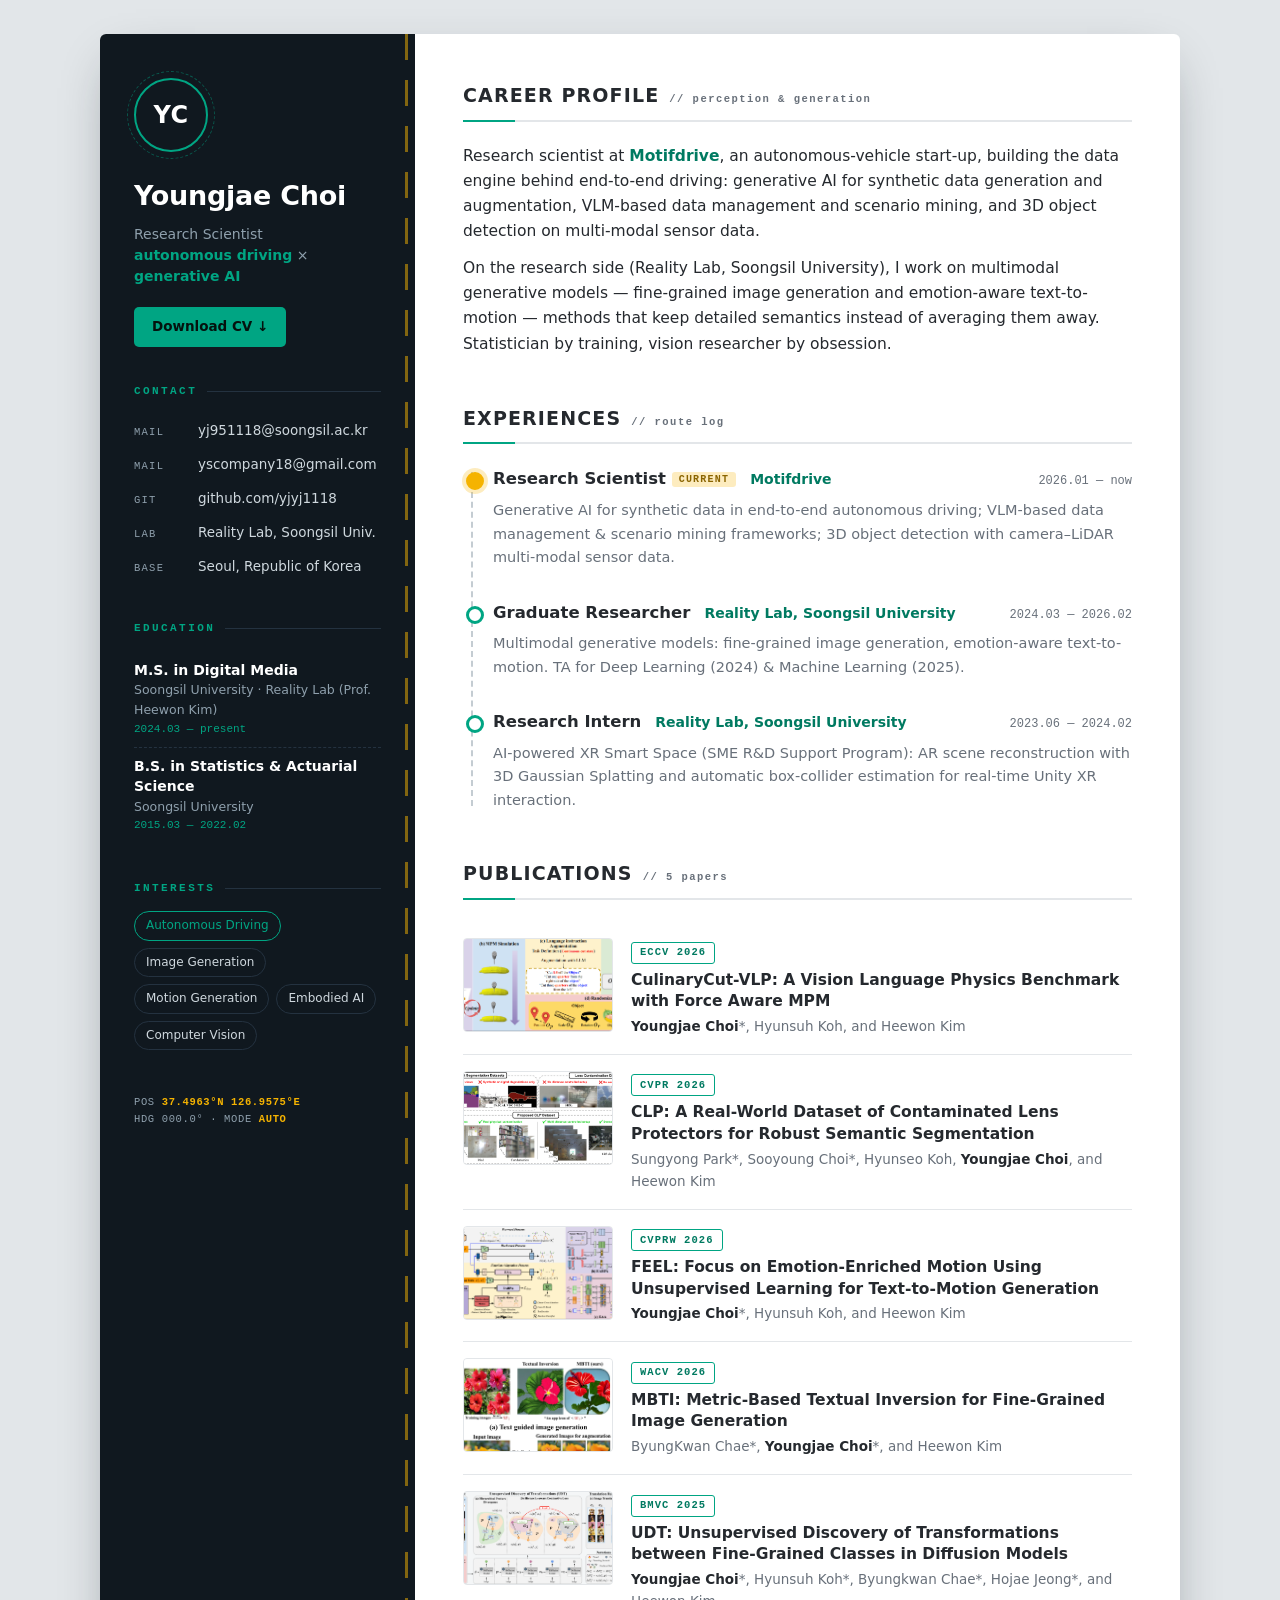
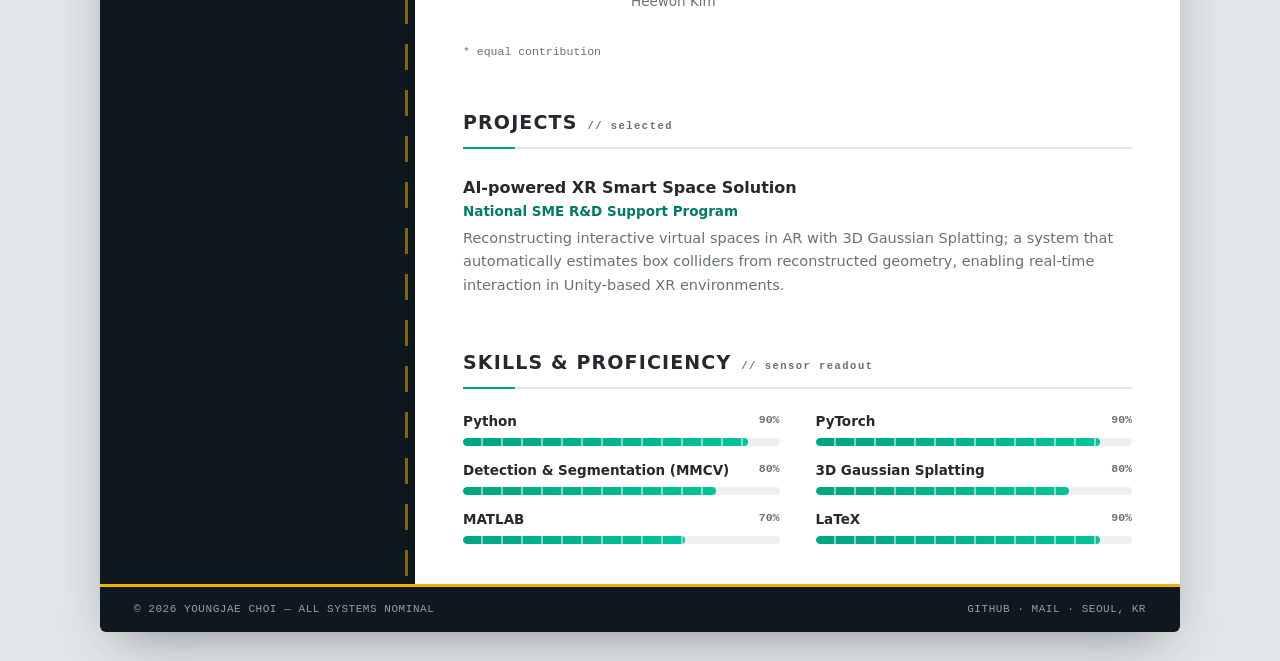
==== index.html @ 6bda33c3 "Correct Motifdrive title to Research Scientist Co-Authored-By: Claude Fable 5 <noreply@anthropic.com" ====
<!DOCTYPE html>
<html lang="en">
<head>
<meta charset="utf-8">
<title>Youngjae Choi</title>
<meta name="viewport" content="width=device-width, initial-scale=1">
<meta name="description" content="Youngjae Choi — Research Scientist. Autonomous driving × generative AI.">
<style>
:root{
  --page:#e2e6e9;          /* page ground */
  --sheet:#ffffff;         /* main column */
  --side:#10181f;          /* sidebar: asphalt at night */
  --side-soft:#8fa0ad;     /* sidebar muted text */
  --side-line:#243240;
  --lane:#f5b301;          /* lane-marking yellow */
  --accent:#00a583;        /* lidar green */
  --accent-dark:#007a61;
  --ink:#25292e; --muted:#68707a; --line:#e3e6e9;
}
*{margin:0;padding:0;box-sizing:border-box}
html{scroll-behavior:smooth}
body{
  background:var(--page);
  color:var(--ink);
  font-family:ui-sans-serif,system-ui,-apple-system,"Segoe UI",Roboto,"Helvetica Neue",Arial,"Apple SD Gothic Neo","Noto Sans KR",sans-serif;
  font-size:15.5px;line-height:1.62;
  padding:34px 16px;
}
a{color:var(--accent-dark);text-decoration:none}
a:hover{text-decoration:underline}
.mono{font-family:ui-monospace,"SF Mono",Menlo,Consolas,monospace}

.sheet{
  max-width:1080px;margin:0 auto;background:var(--sheet);
  display:grid;grid-template-columns:315px 1fr;
  box-shadow:0 18px 50px -18px rgba(16,24,31,.45);
  border-radius:6px;overflow:hidden;
}
@media(max-width:820px){.sheet{grid-template-columns:1fr}}

/* ============ SIDEBAR ============ */
.side{background:var(--side);color:#e8edf1;padding:44px 34px 34px;position:relative}
/* lane marking down the sidebar's right edge */
.side::after{
  content:"";position:absolute;top:0;right:7px;bottom:0;width:3px;
  background:repeating-linear-gradient(var(--lane) 0 26px, transparent 26px 46px);
  opacity:.5;
}
@media(max-width:820px){.side::after{display:none}}

.side .badge{
  width:74px;height:74px;border-radius:50%;
  border:2.5px solid var(--accent);display:flex;align-items:center;justify-content:center;
  font-weight:800;font-size:24px;letter-spacing:.02em;color:#fff;
  position:relative;
}
.side .badge::after{ /* radar ring */
  content:"";position:absolute;inset:-9px;border-radius:50%;
  border:1px dashed rgba(0,165,131,.45);
}
.side h1{font-size:27px;font-weight:800;letter-spacing:-.01em;margin-top:22px;color:#fff}
.side .tagline{color:var(--side-soft);font-size:14px;margin-top:6px;line-height:1.5}
.side .tagline b{color:var(--accent);font-weight:600}

.side .dl{
  display:inline-block;margin-top:20px;padding:9px 18px;border-radius:5px;
  background:var(--accent);color:#04120e;font-weight:700;font-size:13.5px;
}
.side .dl:hover{background:var(--lane);text-decoration:none}

.side h2{
  font-family:ui-monospace,"SF Mono",Menlo,monospace;
  font-size:11px;font-weight:700;letter-spacing:.22em;text-transform:uppercase;
  color:var(--accent);margin:36px 0 14px;display:flex;align-items:center;gap:10px;
}
.side h2::after{content:"";flex:1;border-top:1px solid var(--side-line)}

.side ul{list-style:none}
.side .contact li{
  display:flex;gap:12px;padding:6px 0;font-size:13.5px;color:#cfd8de;
  align-items:baseline;word-break:break-all;
}
.side .contact .k{
  font-family:ui-monospace,"SF Mono",Menlo,monospace;font-size:10.5px;letter-spacing:.12em;
  text-transform:uppercase;color:var(--side-soft);min-width:52px;
}
.side .contact a{color:#cfd8de}
.side .contact a:hover{color:var(--accent);text-decoration:none}

.side .edu li{padding:9px 0;border-bottom:1px dashed var(--side-line)}
.side .edu li:last-child{border-bottom:none}
.side .edu .deg{font-weight:650;font-size:14px;color:#fff;line-height:1.4}
.side .edu .sch{font-size:12.5px;color:var(--side-soft)}
.side .edu .yr{font-family:ui-monospace,"SF Mono",Menlo,monospace;font-size:11px;color:var(--accent)}

.side .chips{display:flex;flex-wrap:wrap;gap:7px}
.side .chips li{
  font-size:12px;padding:4px 11px;border:1px solid var(--side-line);border-radius:999px;
  color:#cfd8de;
}
.side .chips li.hot{border-color:var(--accent);color:var(--accent)}

.side .coord{
  margin-top:44px;font-family:ui-monospace,"SF Mono",Menlo,monospace;
  font-size:10.5px;color:var(--side-soft);letter-spacing:.06em;
}
.side .coord b{color:var(--lane);font-weight:600}

/* ============ MAIN ============ */
.main{padding:46px 48px 40px}
@media(max-width:600px){.main{padding:36px 24px}}

.main section+section{margin-top:46px}
.main h2{
  font-size:19px;font-weight:800;text-transform:uppercase;letter-spacing:.06em;
  padding-bottom:9px;margin-bottom:22px;border-bottom:2px solid var(--line);
  position:relative;display:flex;align-items:baseline;gap:10px;
}
.main h2::after{
  content:"";position:absolute;left:0;bottom:-2px;width:52px;border-bottom:2px solid var(--accent);
}
.main h2 .tag{
  font-family:ui-monospace,"SF Mono",Menlo,monospace;font-size:10.5px;font-weight:600;
  letter-spacing:.14em;color:var(--muted);text-transform:none;
}

.profile p+p{margin-top:12px}
.profile b{color:var(--accent-dark);font-weight:650}

/* waypoint timeline */
.route{position:relative;padding-left:30px}
.route::before{
  content:"";position:absolute;left:8px;top:6px;bottom:6px;width:0;
  border-left:2px dashed #c4ccd2;
}
.stop{position:relative;padding-bottom:30px}
.stop:last-child{padding-bottom:0}
.stop::before{
  content:"";position:absolute;left:-27px;top:6px;width:12px;height:12px;border-radius:50%;
  background:#fff;border:3px solid var(--accent);
}
.stop.now::before{background:var(--lane);border-color:var(--lane);box-shadow:0 0 0 4px rgba(245,179,1,.25)}
.stop .head{display:flex;flex-wrap:wrap;align-items:baseline;gap:6px 14px}
.stop h3{font-size:16.5px;font-weight:700}
.stop .org{color:var(--accent-dark);font-size:14px;font-weight:600}
.stop .when{
  margin-left:auto;font-family:ui-monospace,"SF Mono",Menlo,monospace;
  font-size:12px;color:var(--muted);
}
.stop p{margin-top:6px;font-size:14.5px;color:var(--muted)}
.stop .now-flag{
  font-family:ui-monospace,"SF Mono",Menlo,monospace;font-size:10px;font-weight:700;
  letter-spacing:.12em;color:#8a6400;background:rgba(245,179,1,.25);
  border-radius:3px;padding:2px 7px;vertical-align:2px;
}

/* publications */
.pub{
  display:grid;grid-template-columns:150px 1fr;gap:18px;align-items:start;
  padding:16px 0;border-bottom:1px solid var(--line);
}
.pub:last-of-type{border-bottom:none}
.pub .thumb{display:block;border:1px solid var(--line);border-radius:4px;overflow:hidden;line-height:0;background:#f4f6f7}
.pub .thumb img{width:100%;height:92px;object-fit:cover;object-position:center top;transition:transform .2s ease}
.pub .thumb:hover img{transform:scale(1.04)}
.pub .venue{
  display:inline-block;font-family:ui-monospace,"SF Mono",Menlo,monospace;
  font-size:10.5px;font-weight:700;letter-spacing:.1em;
  color:var(--accent-dark);border:1.5px solid var(--accent);border-radius:3px;
  padding:1.5px 8px;margin-bottom:6px;
}
.pub h3{font-size:15.5px;font-weight:700;line-height:1.4}
.pub h3 a{color:var(--ink)}
.pub h3 a:hover{color:var(--accent-dark);text-decoration:none}
.pub .authors{font-size:13.5px;color:var(--muted);margin-top:3px}
.pub .authors b{color:var(--ink);font-weight:650}
.pub-note{font-family:ui-monospace,"SF Mono",Menlo,monospace;font-size:11.5px;color:var(--muted);margin-top:14px}
@media(max-width:640px){.pub{grid-template-columns:1fr}.pub .thumb img{height:140px}}

/* projects */
.proj{padding:4px 0}
.proj h3{font-size:16px;font-weight:700}
.proj .sub{color:var(--accent-dark);font-size:13.5px;font-weight:600}
.proj p{font-size:14.5px;color:var(--muted);margin-top:4px}

/* skills — sensor gauges */
.skills{display:grid;grid-template-columns:1fr 1fr;gap:14px 36px}
@media(max-width:640px){.skills{grid-template-columns:1fr}}
.skill .lbl{display:flex;justify-content:space-between;font-size:13.5px;font-weight:600}
.skill .lbl .pct{font-family:ui-monospace,"SF Mono",Menlo,monospace;font-size:11.5px;color:var(--muted)}
.skill .bar{
  margin-top:5px;height:8px;border-radius:4px;background:#edf0f2;overflow:hidden;position:relative;
}
.skill .bar i{
  display:block;height:100%;background:linear-gradient(90deg,var(--accent),#03c39a);
  border-radius:4px;position:relative;
}
.skill .bar i::after{ /* gauge ticks */
  content:"";position:absolute;inset:0;
  background:repeating-linear-gradient(90deg, transparent 0 18px, rgba(255,255,255,.5) 18px 20px);
}

/* footer strip */
.foot{
  grid-column:1 / -1;background:var(--side);color:var(--side-soft);
  padding:14px 34px;display:flex;flex-wrap:wrap;gap:10px;justify-content:space-between;
  font-family:ui-monospace,"SF Mono",Menlo,monospace;font-size:11px;letter-spacing:.05em;
  border-top:3px solid var(--lane);
}
.foot a{color:var(--side-soft)}
.foot a:hover{color:var(--accent);text-decoration:none}
</style>
</head>
<body>

<div class="sheet">

  <!-- ============ SIDEBAR ============ -->
  <aside class="side">
    <div class="badge">YC</div>
    <h1>Youngjae Choi</h1>
    <p class="tagline">Research Scientist<br><b>autonomous driving</b> × <b>generative AI</b></p>
    <a class="dl" href="images/CV_yjchoi.pdf">Download CV ↓</a>

    <h2>Contact</h2>
    <ul class="contact">
      <li><span class="k">mail</span><a href="mailto:yj951118@soongsil.ac.kr">yj951118@soongsil.ac.kr</a></li>
      <li><span class="k">mail</span><a href="mailto:yscompany18@gmail.com">yscompany18@gmail.com</a></li>
      <li><span class="k">git</span><a href="https://github.com/yjyj1118" target="_blank" rel="noopener">github.com/yjyj1118</a></li>
      <li><span class="k">lab</span><a href="https://ssurealitylab.github.io/Realitylab-site/" target="_blank" rel="noopener">Reality Lab, Soongsil Univ.</a></li>
      <li><span class="k">base</span><span>Seoul, Republic of Korea</span></li>
    </ul>

    <h2>Education</h2>
    <ul class="edu">
      <li>
        <div class="deg">M.S. in Digital Media</div>
        <div class="sch">Soongsil University · Reality Lab (Prof. Heewon Kim)</div>
        <div class="yr">2024.03 — present</div>
      </li>
      <li>
        <div class="deg">B.S. in Statistics &amp; Actuarial Science</div>
        <div class="sch">Soongsil University</div>
        <div class="yr">2015.03 — 2022.02</div>
      </li>
    </ul>

    <h2>Interests</h2>
    <ul class="chips">
      <li class="hot">Autonomous Driving</li>
      <li>Image Generation</li>
      <li>Motion Generation</li>
      <li>Embodied AI</li>
      <li>Computer Vision</li>
    </ul>

    <p class="coord">POS <b>37.4963°N 126.9575°E</b><br>HDG 000.0° · MODE <b>AUTO</b></p>
  </aside>

  <!-- ============ MAIN ============ -->
  <main class="main">

    <section class="profile">
      <h2>Career Profile <span class="tag">// perception &amp; generation</span></h2>
      <p>
        Research scientist at <b>Motifdrive</b>, an autonomous-vehicle start-up, building the data engine
        behind end-to-end driving: generative AI for synthetic data generation and augmentation,
        VLM-based data management and scenario mining, and 3D object detection on multi-modal
        sensor data.
      </p>
      <p>
        On the research side (Reality Lab, Soongsil University), I work on multimodal generative
        models — fine-grained image generation and emotion-aware text-to-motion — methods that
        keep detailed semantics instead of averaging them away. Statistician by training,
        vision researcher by obsession.
      </p>
    </section>

    <section>
      <h2>Experiences <span class="tag">// route log</span></h2>
      <div class="route">
        <div class="stop now">
          <div class="head">
            <h3>Research Scientist <span class="now-flag">CURRENT</span></h3>
            <span class="org">Motifdrive</span>
            <span class="when">2026.01 — now</span>
          </div>
          <p>Generative AI for synthetic data in end-to-end autonomous driving; VLM-based data management &amp; scenario mining frameworks; 3D object detection with camera–LiDAR multi-modal sensor data.</p>
        </div>
        <div class="stop">
          <div class="head">
            <h3>Graduate Researcher</h3>
            <span class="org">Reality Lab, Soongsil University</span>
            <span class="when">2024.03 — 2026.02</span>
          </div>
          <p>Multimodal generative models: fine-grained image generation, emotion-aware text-to-motion. TA for Deep Learning (2024) &amp; Machine Learning (2025).</p>
        </div>
        <div class="stop">
          <div class="head">
            <h3>Research Intern</h3>
            <span class="org">Reality Lab, Soongsil University</span>
            <span class="when">2023.06 — 2024.02</span>
          </div>
          <p>AI-powered XR Smart Space (SME R&amp;D Support Program): AR scene reconstruction with 3D Gaussian Splatting and automatic box-collider estimation for real-time Unity XR interaction.</p>
        </div>
      </div>
    </section>

    <section>
      <h2>Publications <span class="tag">// 5 papers</span></h2>

      <article class="pub">
        <a class="thumb" href="images/ECCV2026_CC.png" target="_blank"><img src="images/ECCV2026_CC.png" alt="CulinaryCut-VLP"></a>
        <div>
          <span class="venue">ECCV 2026</span>
          <h3>CulinaryCut-VLP: A Vision Language Physics Benchmark with Force Aware MPM</h3>
          <p class="authors"><b>Youngjae Choi</b>*, Hyunsuh Koh, and Heewon Kim</p>
        </div>
      </article>

      <article class="pub">
        <a class="thumb" href="images/CVPR2026_CLP.pdf" target="_blank"><img src="images/CVPR2026_CLP.png" alt="CLP dataset"></a>
        <div>
          <span class="venue">CVPR 2026</span>
          <h3><a href="https://clp-dataset.github.io" target="_blank" rel="noopener">CLP: A Real-World Dataset of Contaminated Lens Protectors for Robust Semantic Segmentation</a></h3>
          <p class="authors">Sungyong Park*, Sooyoung Choi*, Hyunseo Koh, <b>Youngjae Choi</b>, and Heewon Kim</p>
        </div>
      </article>

      <article class="pub">
        <a class="thumb" href="images/CVPRW2026_feel.png" target="_blank"><img src="images/CVPRW2026_feel.png" alt="FEEL"></a>
        <div>
          <span class="venue">CVPRW 2026</span>
          <h3>FEEL: Focus on Emotion-Enriched Motion Using Unsupervised Learning for Text-to-Motion Generation</h3>
          <p class="authors"><b>Youngjae Choi</b>*, Hyunsuh Koh, and Heewon Kim</p>
        </div>
      </article>

      <article class="pub">
        <a class="thumb" href="images/WACV2026_mbti.pdf" target="_blank"><img src="images/WACV2026_mbti.png" alt="MBTI"></a>
        <div>
          <span class="venue">WACV 2026</span>
          <h3>MBTI: Metric-Based Textual Inversion for Fine-Grained Image Generation</h3>
          <p class="authors">ByungKwan Chae*, <b>Youngjae Choi</b>*, and Heewon Kim</p>
        </div>
      </article>

      <article class="pub">
        <a class="thumb" href="images/BMVC2025_udt.png" target="_blank"><img src="images/BMVC2025_udt.png" alt="UDT"></a>
        <div>
          <span class="venue">BMVC 2025</span>
          <h3><a href="https://ssu-reality-lab.github.io/UDT/" target="_blank" rel="noopener">UDT: Unsupervised Discovery of Transformations between Fine-Grained Classes in Diffusion Models</a></h3>
          <p class="authors"><b>Youngjae Choi</b>*, Hyunsuh Koh*, Byungkwan Chae*, Hojae Jeong*, and Heewon Kim</p>
        </div>
      </article>

      <p class="pub-note">* equal contribution</p>
    </section>

    <section>
      <h2>Projects <span class="tag">// selected</span></h2>
      <div class="proj">
        <h3>AI-powered XR Smart Space Solution</h3>
        <div class="sub">National SME R&amp;D Support Program</div>
        <p>Reconstructing interactive virtual spaces in AR with 3D Gaussian Splatting; a system that automatically estimates box colliders from reconstructed geometry, enabling real-time interaction in Unity-based XR environments.</p>
      </div>
    </section>

    <section>
      <h2>Skills &amp; Proficiency <span class="tag">// sensor readout</span></h2>
      <div class="skills">
        <div class="skill"><div class="lbl"><span>Python</span><span class="pct">90%</span></div><div class="bar"><i style="width:90%"></i></div></div>
        <div class="skill"><div class="lbl"><span>PyTorch</span><span class="pct">90%</span></div><div class="bar"><i style="width:90%"></i></div></div>
        <div class="skill"><div class="lbl"><span>Detection &amp; Segmentation (MMCV)</span><span class="pct">80%</span></div><div class="bar"><i style="width:80%"></i></div></div>
        <div class="skill"><div class="lbl"><span>3D Gaussian Splatting</span><span class="pct">80%</span></div><div class="bar"><i style="width:80%"></i></div></div>
        <div class="skill"><div class="lbl"><span>MATLAB</span><span class="pct">70%</span></div><div class="bar"><i style="width:70%"></i></div></div>
        <div class="skill"><div class="lbl"><span>LaTeX</span><span class="pct">90%</span></div><div class="bar"><i style="width:90%"></i></div></div>
      </div>
    </section>

  </main>

  <!-- ============ FOOTER ============ -->
  <div class="foot">
    <span>© 2026 YOUNGJAE CHOI — ALL SYSTEMS NOMINAL</span>
    <span><a href="https://github.com/yjyj1118" target="_blank" rel="noopener">GITHUB</a> · <a href="mailto:yj951118@soongsil.ac.kr">MAIL</a> · SEOUL, KR</span>
  </div>

</div>

</body>
</html>
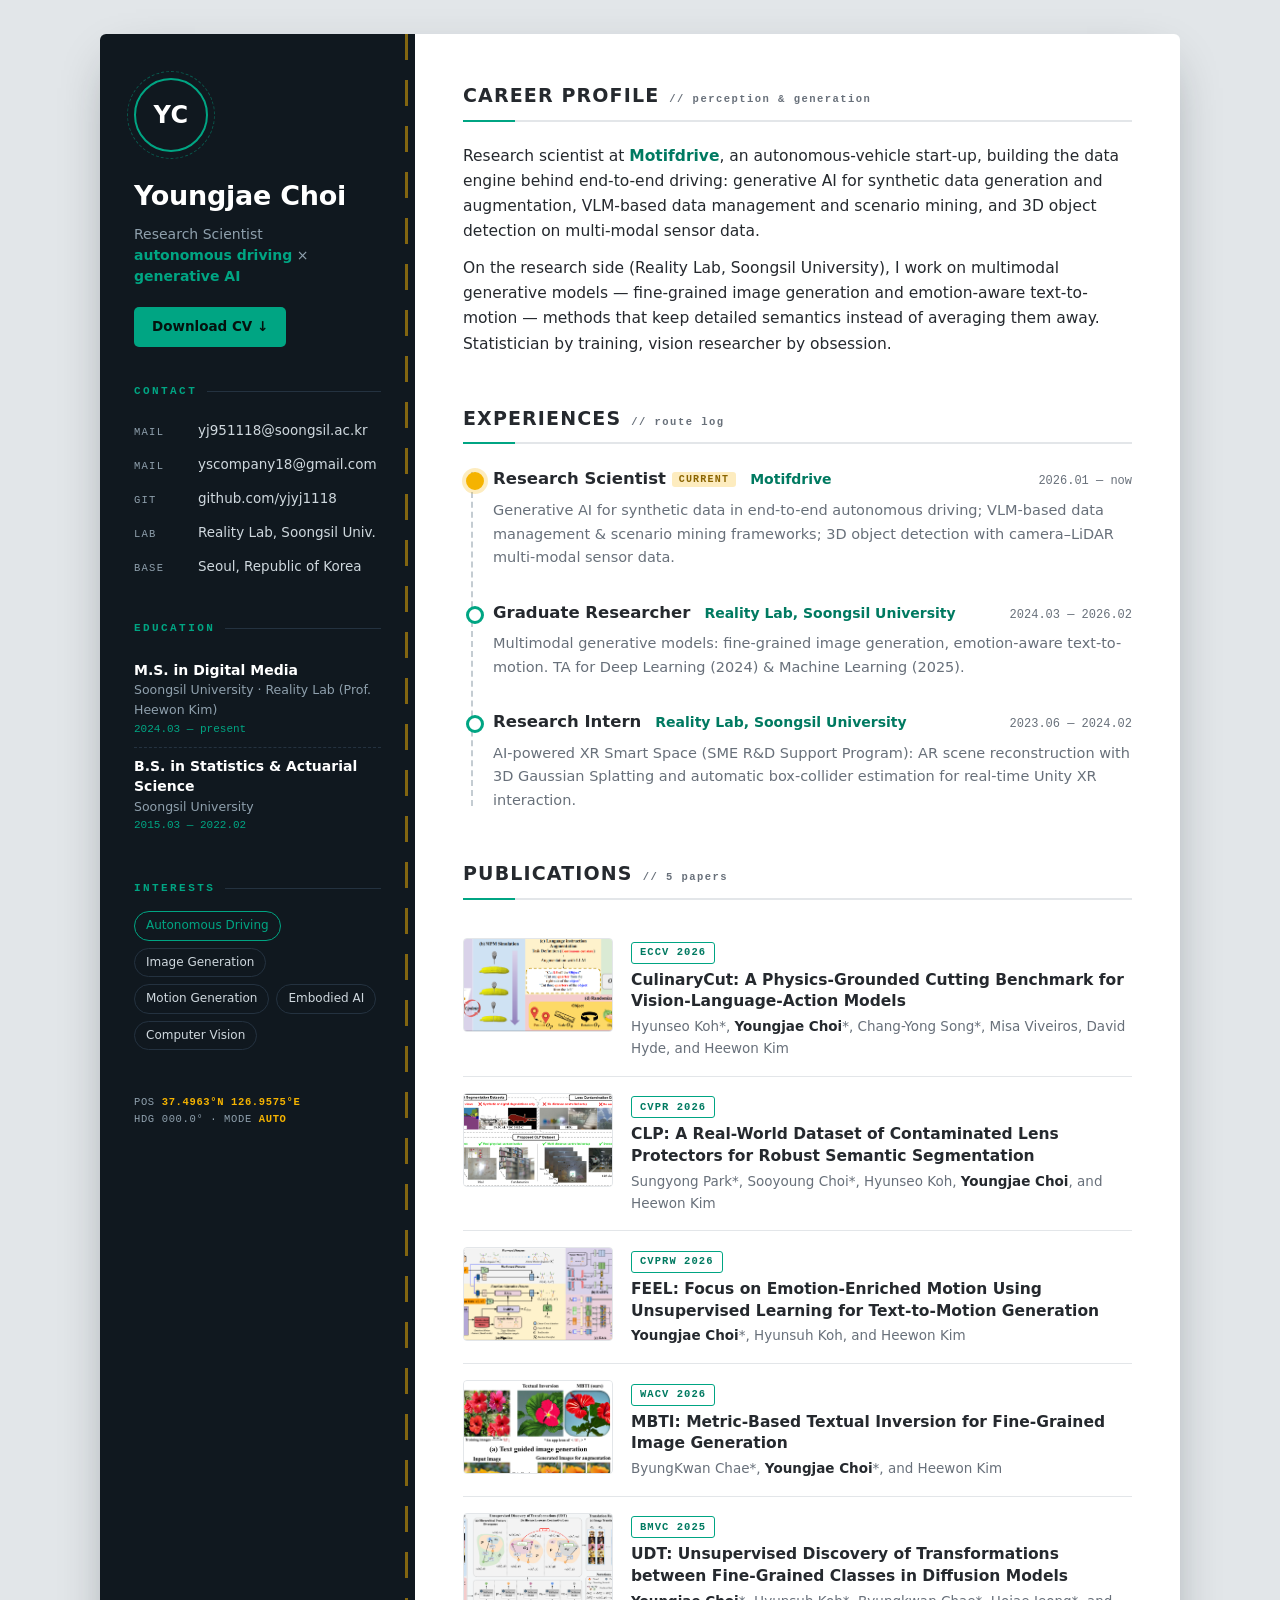
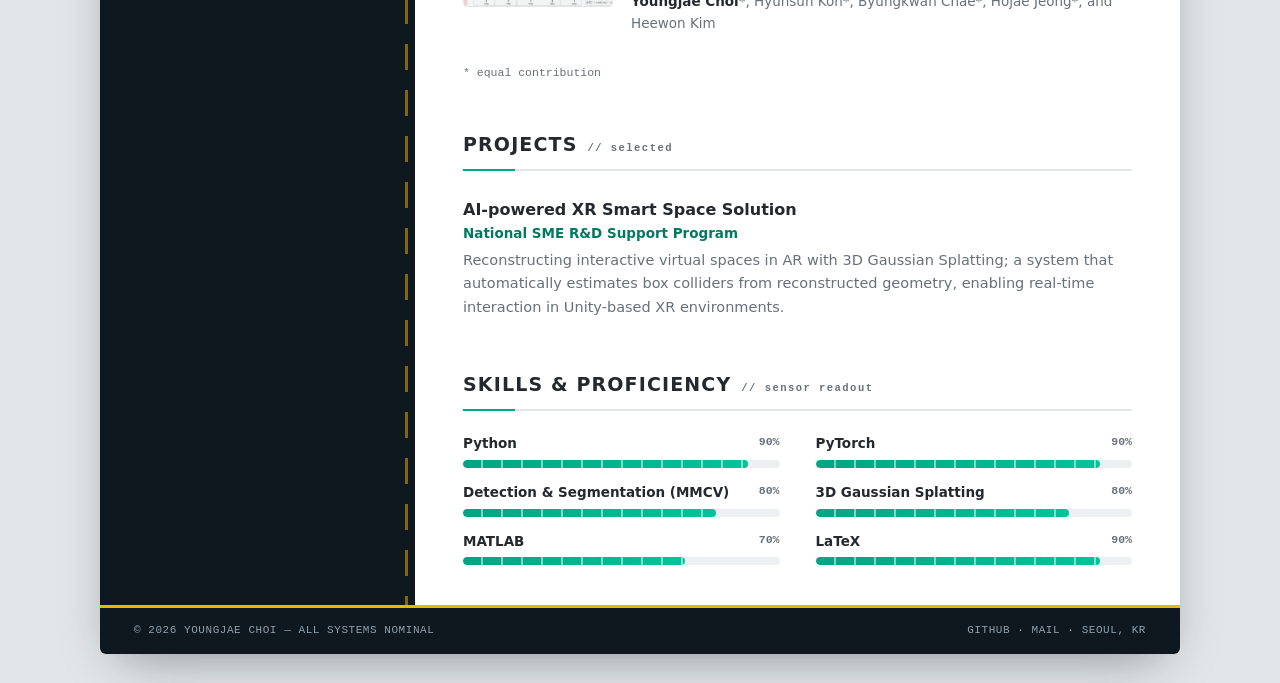
==== commit 4ab943cd: "Update CV PDF and ECCV 2026 entry to CulinaryCut benchmark paper Co-Authored-By: Claude Fable 5 <nor" ====
--- a/index.html
+++ b/index.html
@@ -313,8 +313,8 @@
         <a class="thumb" href="images/ECCV2026_CC.png" target="_blank"><img src="images/ECCV2026_CC.png" alt="CulinaryCut-VLP"></a>
         <div>
           <span class="venue">ECCV 2026</span>
-          <h3>CulinaryCut-VLP: A Vision Language Physics Benchmark with Force Aware MPM</h3>
-          <p class="authors"><b>Youngjae Choi</b>*, Hyunsuh Koh, and Heewon Kim</p>
+          <h3>CulinaryCut: A Physics-Grounded Cutting Benchmark for Vision-Language-Action Models</h3>
+          <p class="authors">Hyunseo Koh*, <b>Youngjae Choi</b>*, Chang-Yong Song*, Misa Viveiros, David Hyde, and Heewon Kim</p>
         </div>
       </article>
 
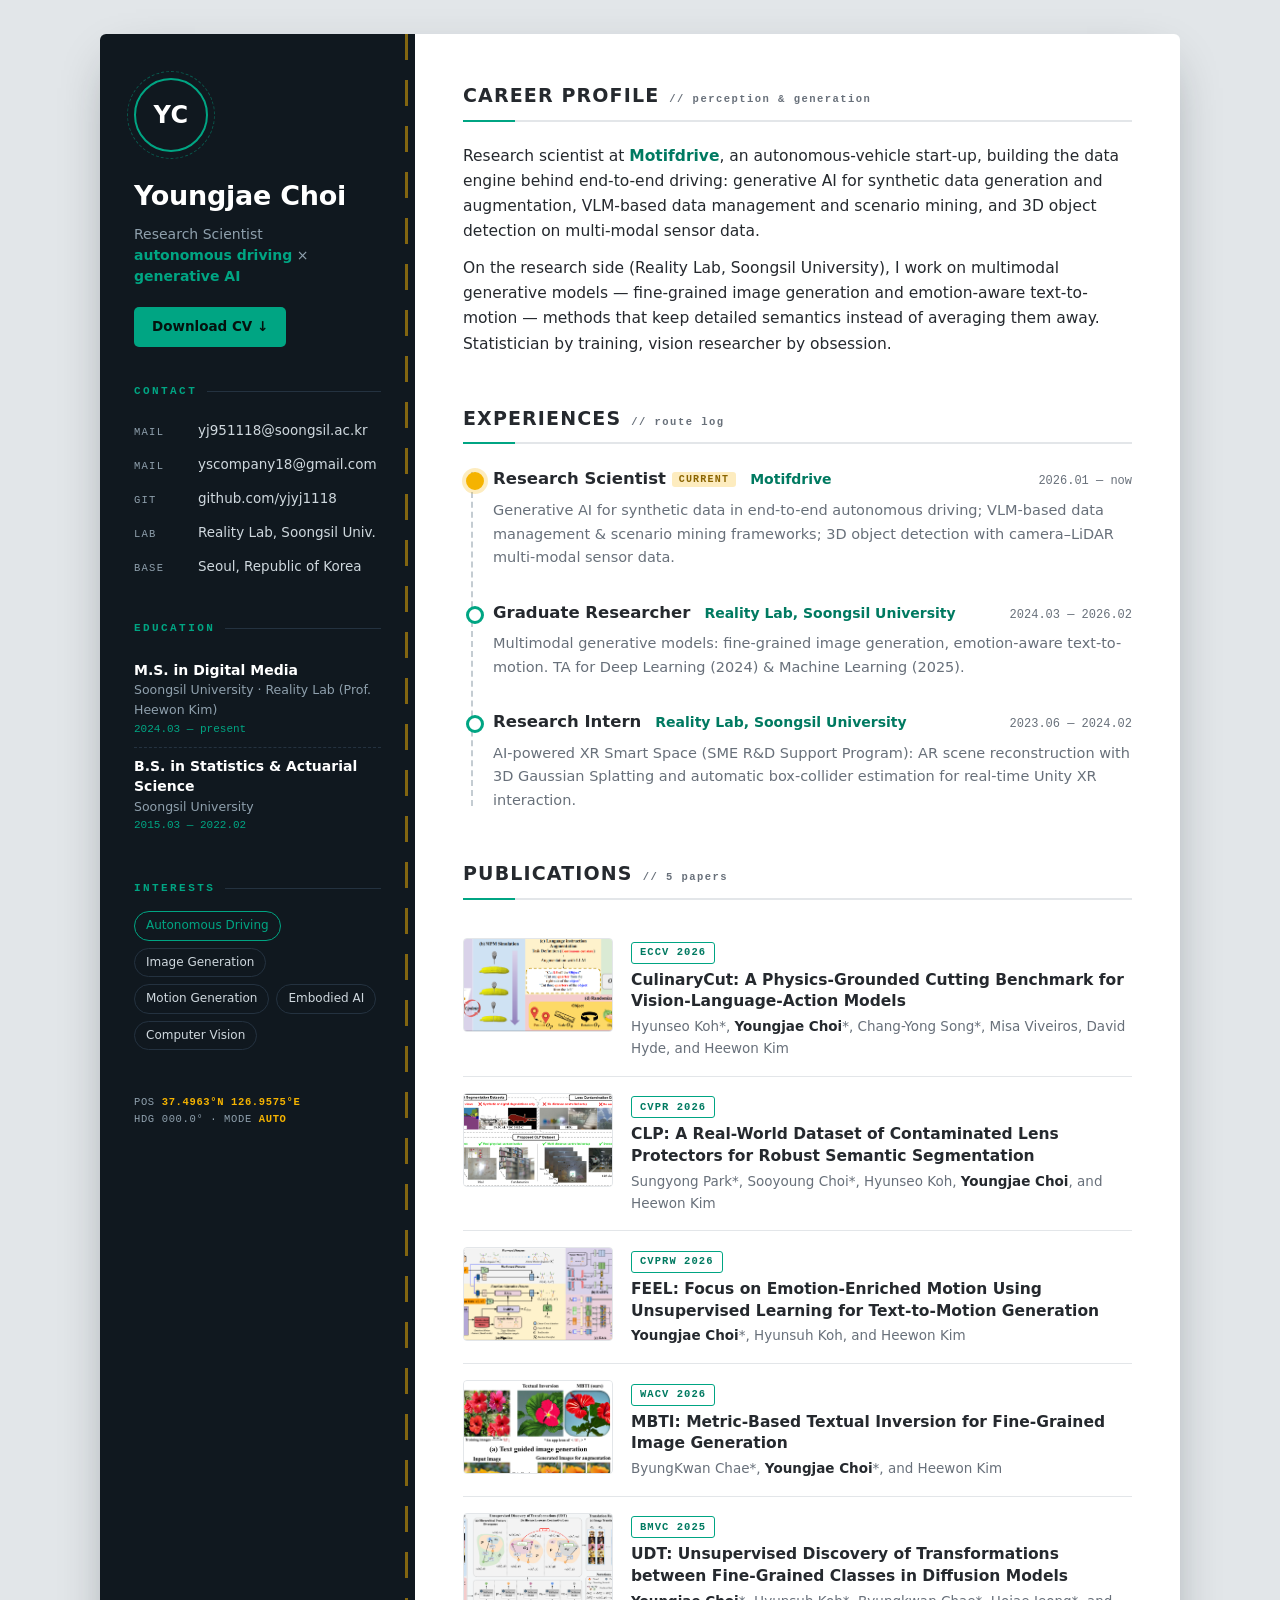
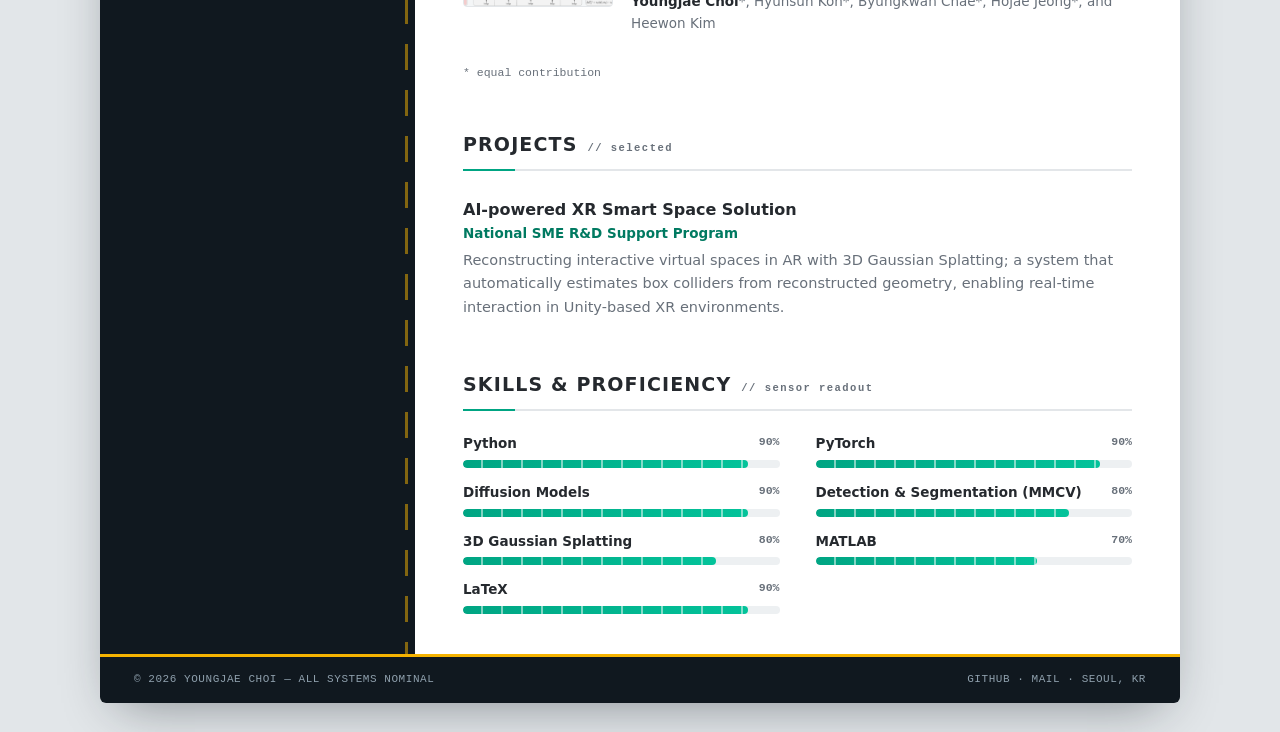
==== commit 5abb3fad: "Add Diffusion Models 90% to skills Co-Authored-By: Claude Fable 5 <noreply@anthropic.com>" ====
--- a/index.html
+++ b/index.html
@@ -371,6 +371,7 @@
       <div class="skills">
         <div class="skill"><div class="lbl"><span>Python</span><span class="pct">90%</span></div><div class="bar"><i style="width:90%"></i></div></div>
         <div class="skill"><div class="lbl"><span>PyTorch</span><span class="pct">90%</span></div><div class="bar"><i style="width:90%"></i></div></div>
+        <div class="skill"><div class="lbl"><span>Diffusion Models</span><span class="pct">90%</span></div><div class="bar"><i style="width:90%"></i></div></div>
         <div class="skill"><div class="lbl"><span>Detection &amp; Segmentation (MMCV)</span><span class="pct">80%</span></div><div class="bar"><i style="width:80%"></i></div></div>
         <div class="skill"><div class="lbl"><span>3D Gaussian Splatting</span><span class="pct">80%</span></div><div class="bar"><i style="width:80%"></i></div></div>
         <div class="skill"><div class="lbl"><span>MATLAB</span><span class="pct">70%</span></div><div class="bar"><i style="width:70%"></i></div></div>
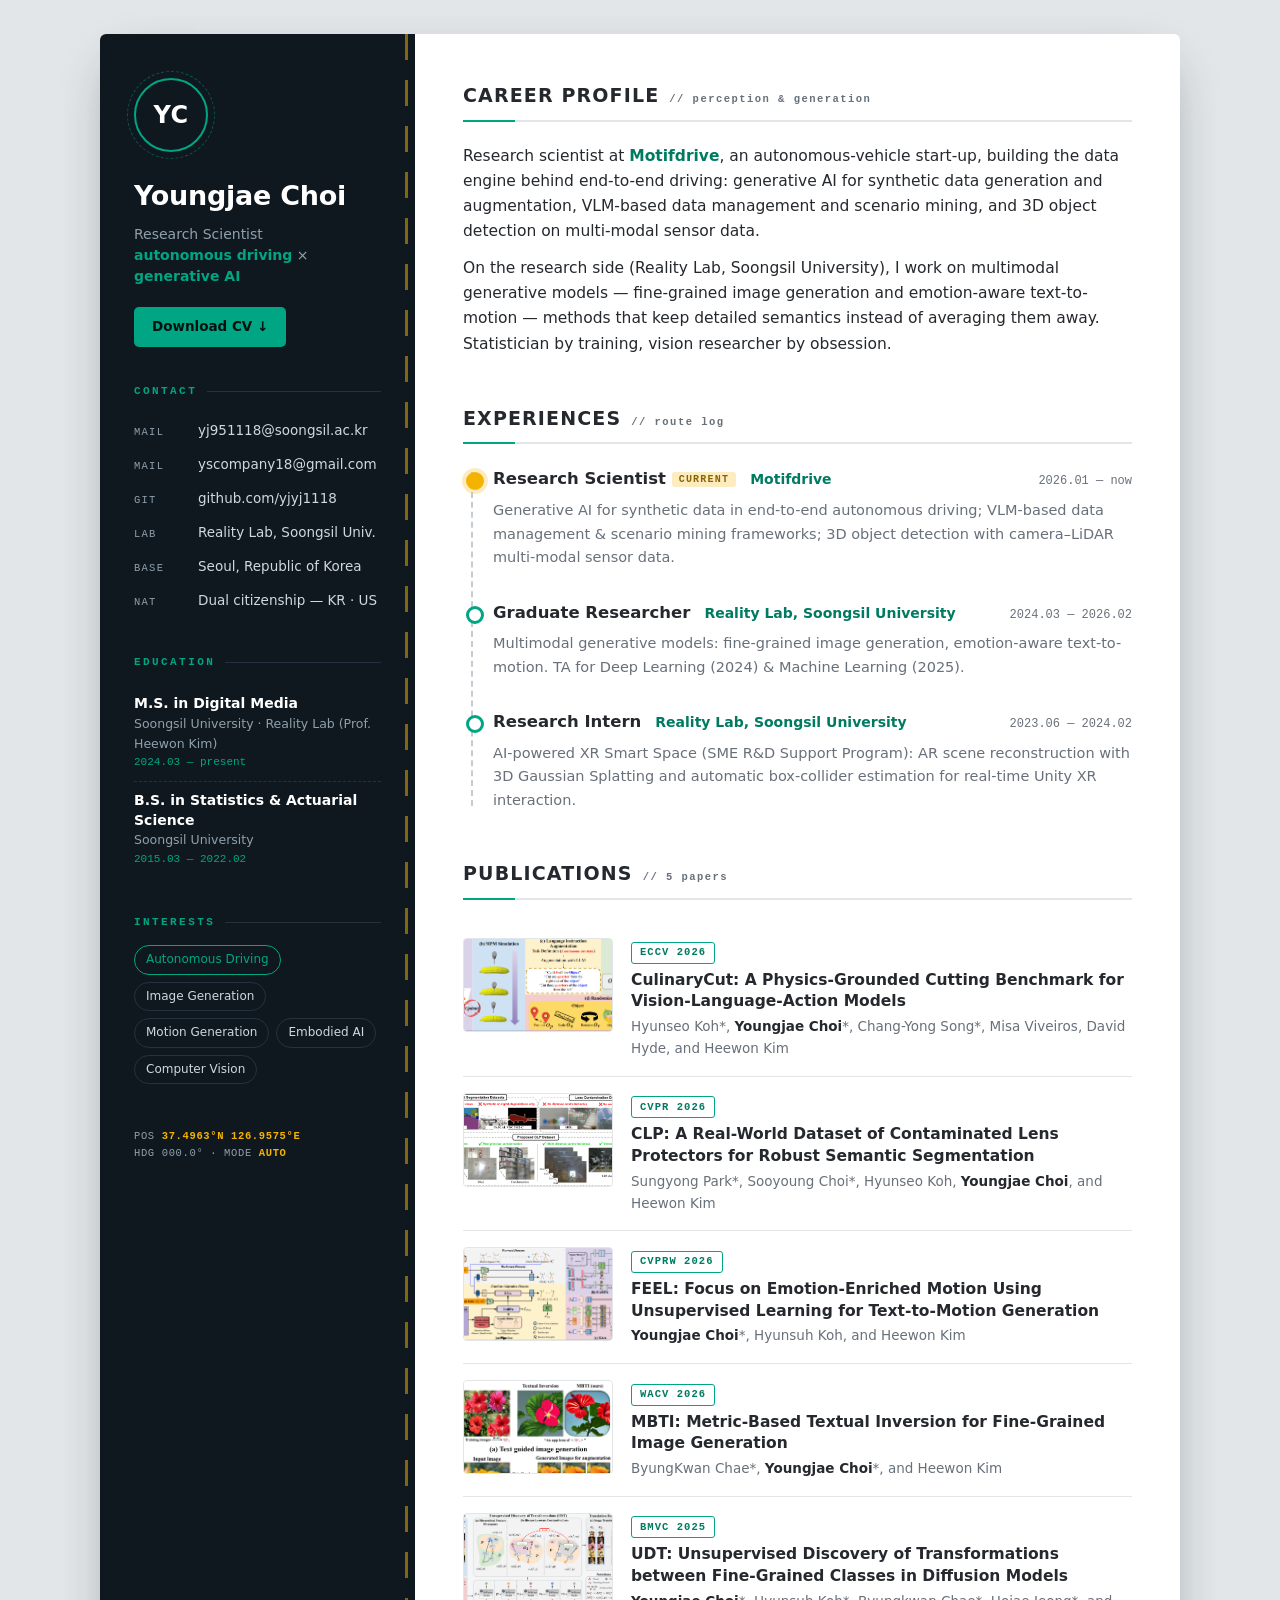
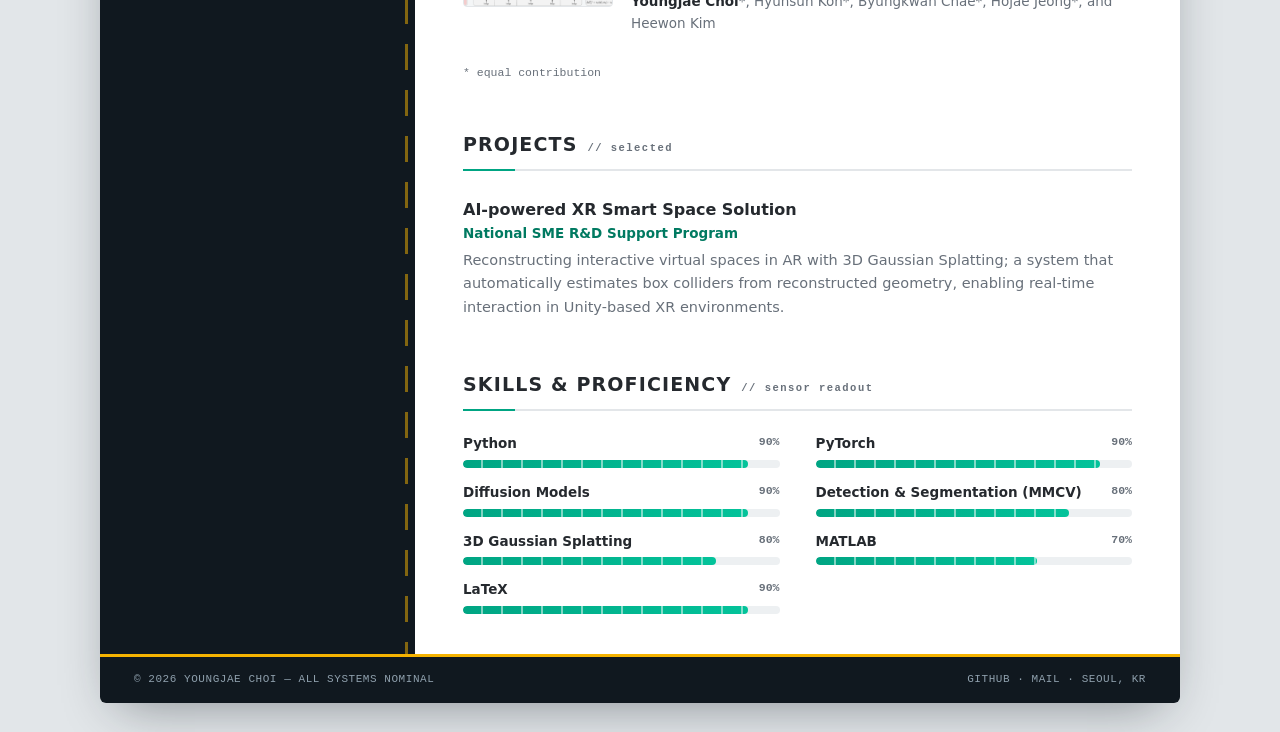
==== commit 5cc60601: "Update CV PDF; add dual citizenship to sidebar contact Co-Authored-By: Claude Fable 5 <noreply@anthr" ====
--- a/index.html
+++ b/index.html
@@ -229,6 +229,7 @@
       <li><span class="k">git</span><a href="https://github.com/yjyj1118" target="_blank" rel="noopener">github.com/yjyj1118</a></li>
       <li><span class="k">lab</span><a href="https://ssurealitylab.github.io/Realitylab-site/" target="_blank" rel="noopener">Reality Lab, Soongsil Univ.</a></li>
       <li><span class="k">base</span><span>Seoul, Republic of Korea</span></li>
+      <li><span class="k">nat</span><span>Dual citizenship — KR · US</span></li>
     </ul>
 
     <h2>Education</h2>
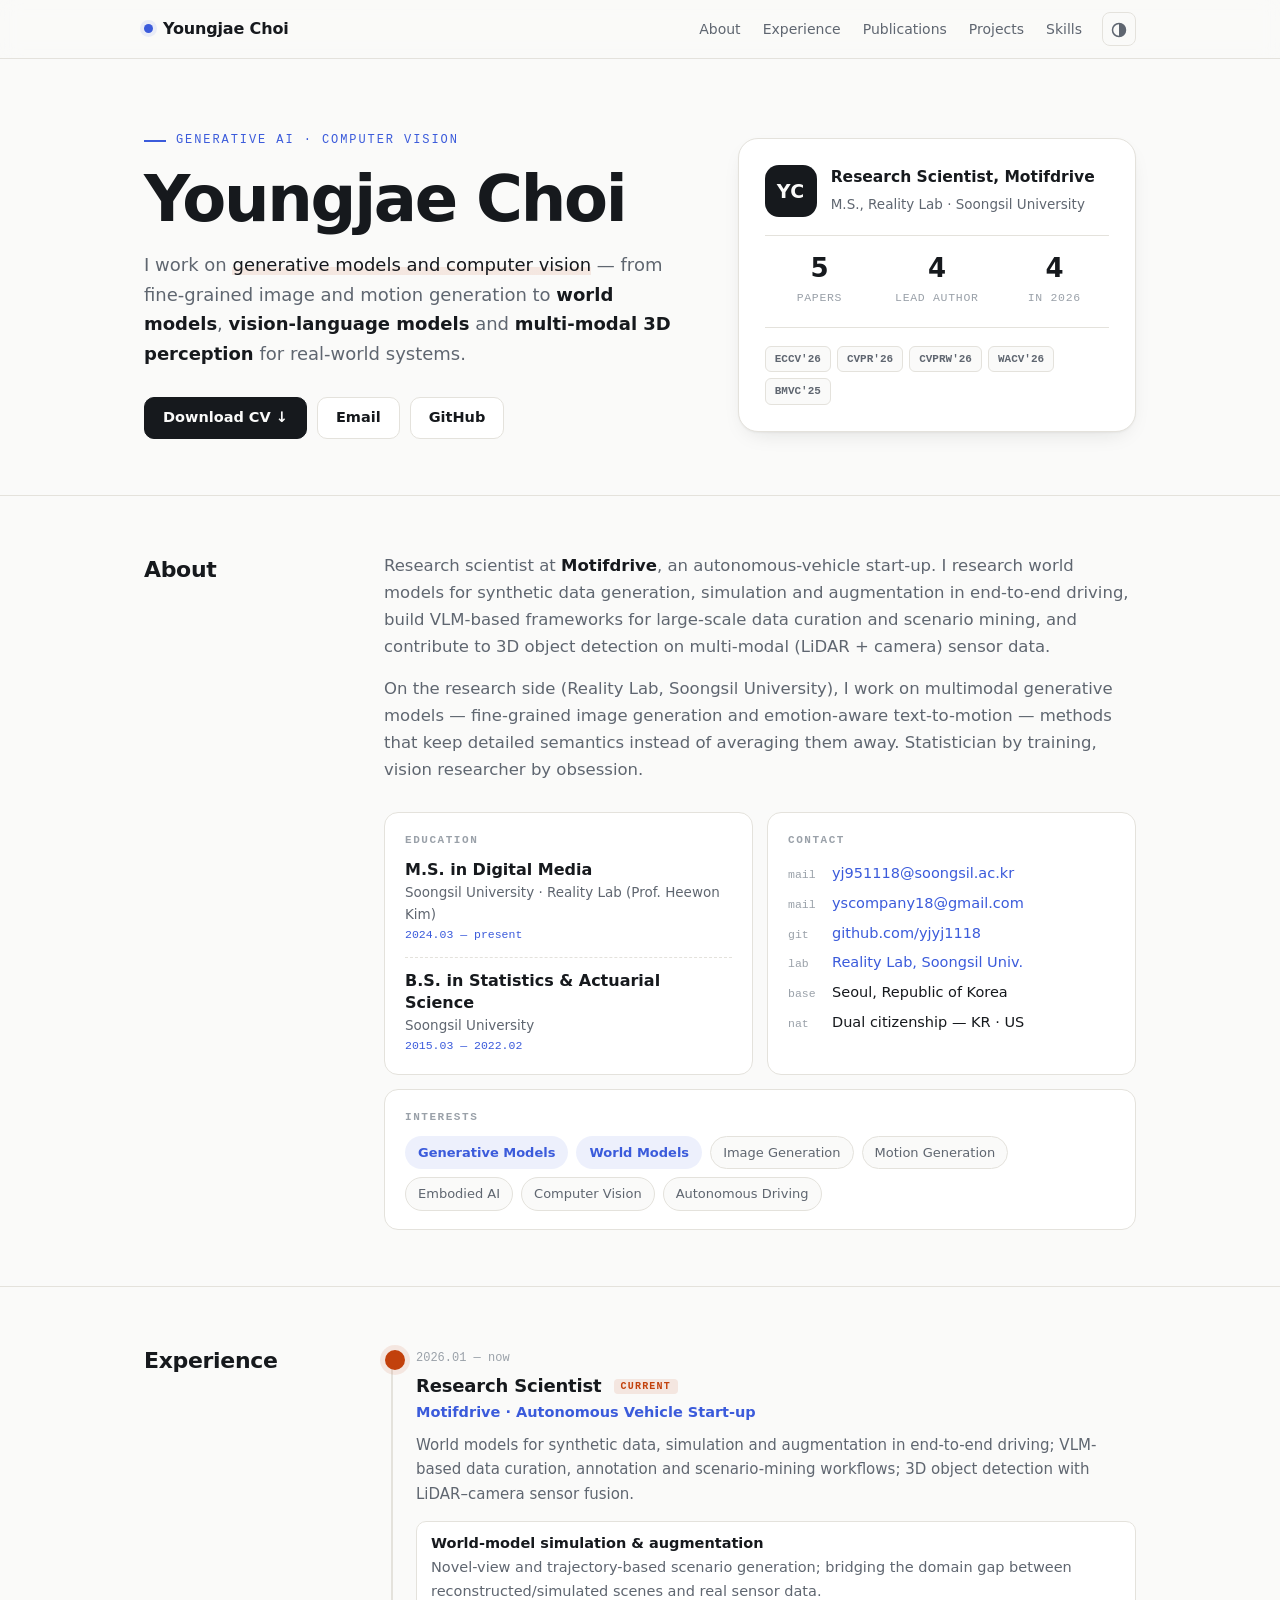
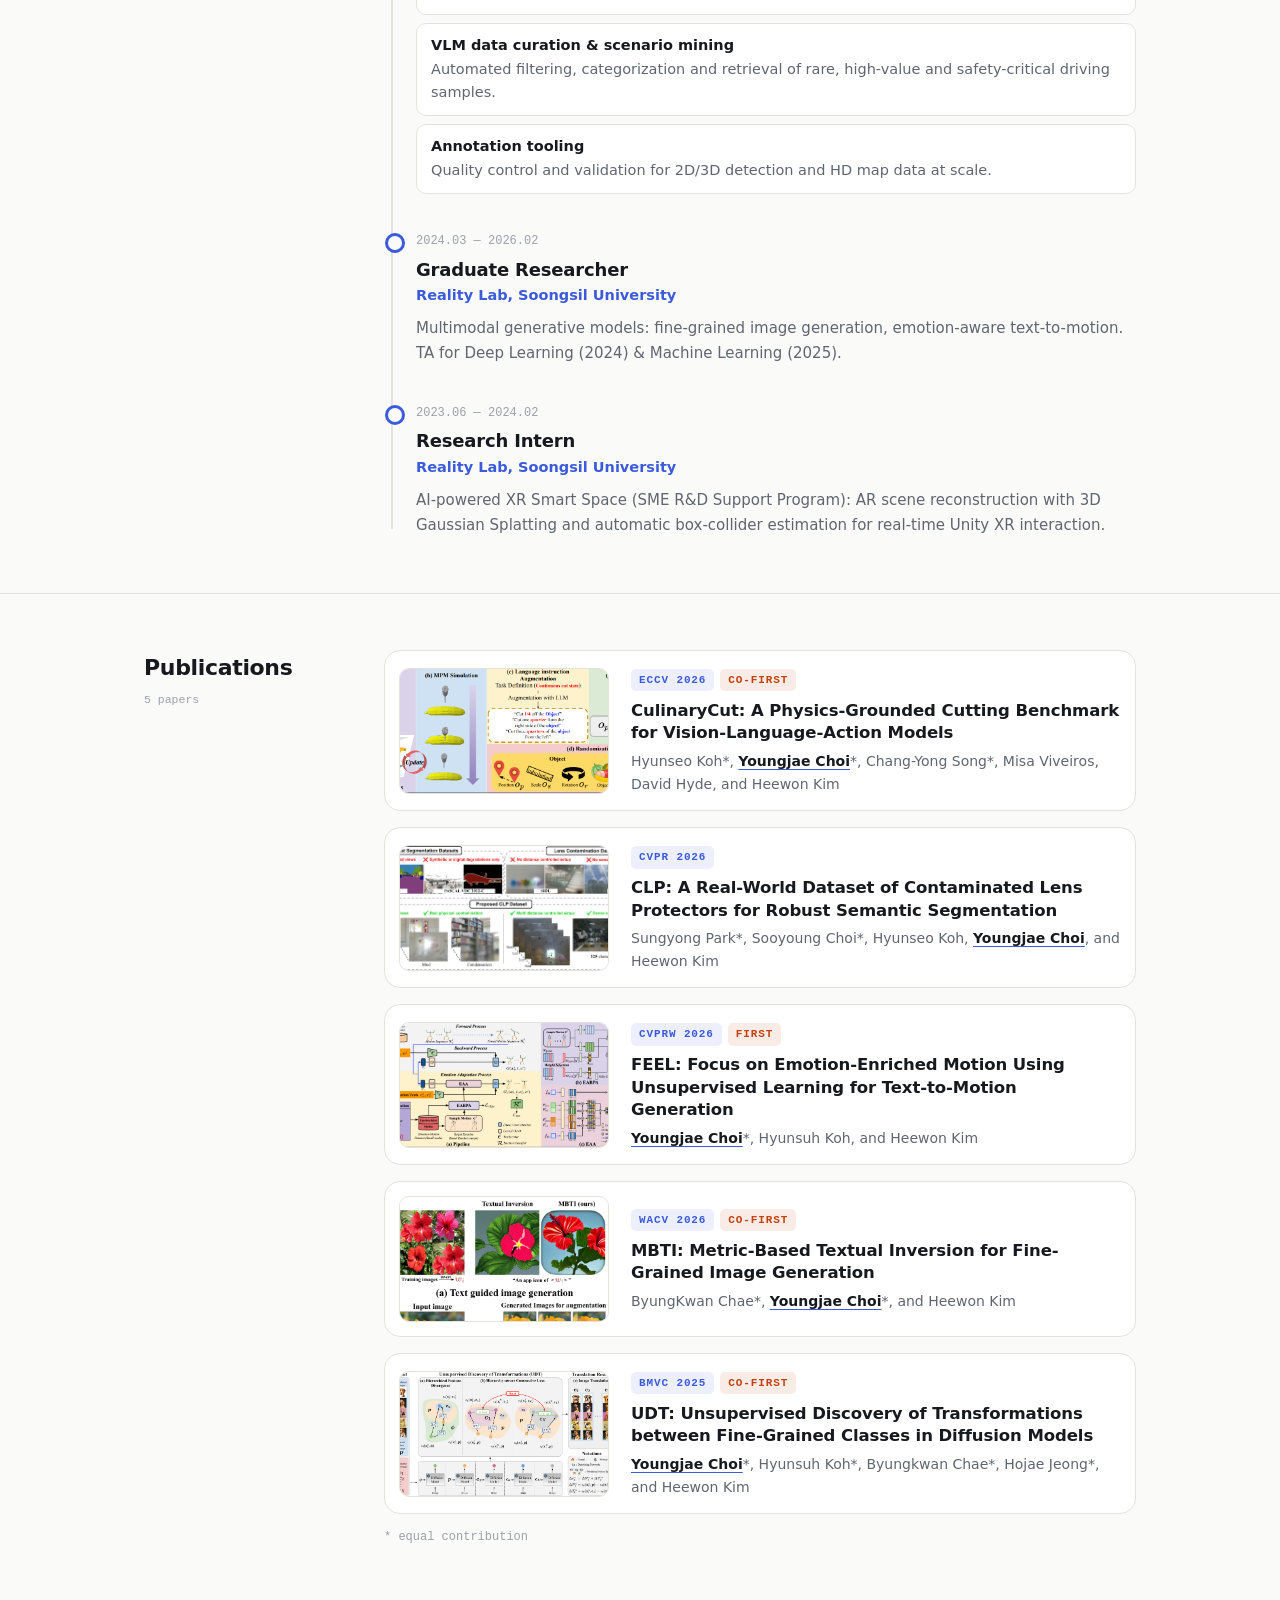
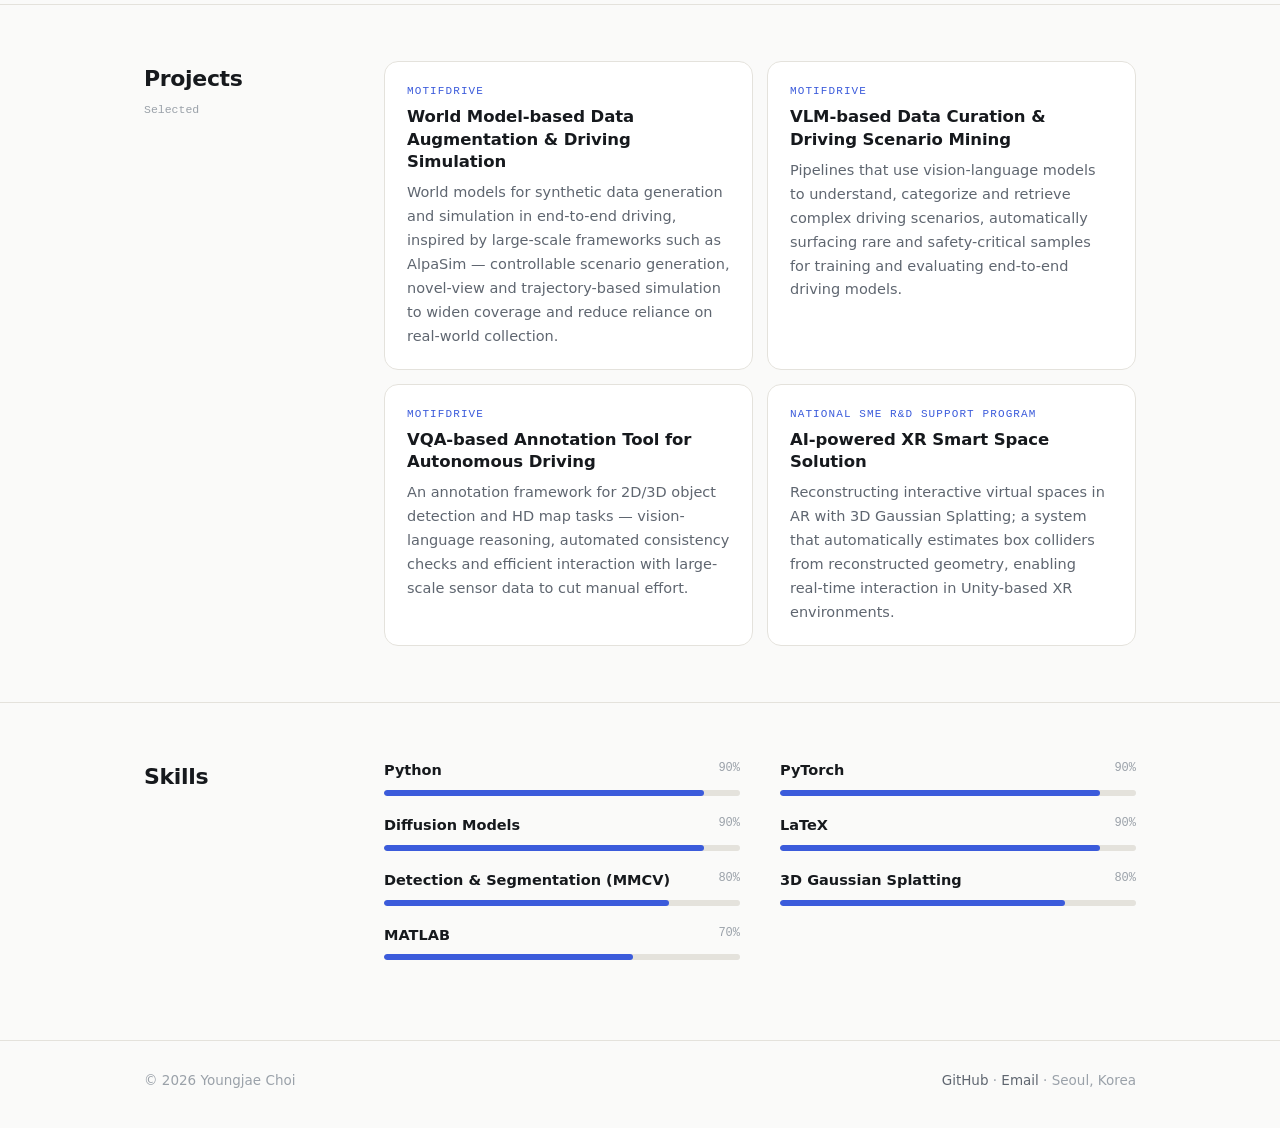
==== commit 398029b9: "Redesign homepage as a general researcher site; update CV - Sticky top nav, hero with summary card, " ====
--- a/index.html
+++ b/index.html
@@ -5,269 +5,273 @@
 <title>Youngjae Choi</title>
 <meta name="viewport" content="width=device-width, initial-scale=1">
 <meta name="description" content="Youngjae Choi — Research Scientist. Autonomous driving × generative AI.">
+<meta name="color-scheme" content="light dark">
 <style>
 :root{
-  --page:#e2e6e9;          /* page ground */
-  --sheet:#ffffff;         /* main column */
-  --side:#10181f;          /* sidebar: asphalt at night */
-  --side-soft:#8fa0ad;     /* sidebar muted text */
-  --side-line:#243240;
-  --lane:#f5b301;          /* lane-marking yellow */
-  --accent:#00a583;        /* lidar green */
-  --accent-dark:#007a61;
-  --ink:#25292e; --muted:#68707a; --line:#e3e6e9;
-}
+  --bg:#fafaf9;
+  --surface:#ffffff;
+  --ink:#16191d;
+  --muted:#5f6670;
+  --faint:#9aa1a9;
+  --line:#e4e2dc;
+  --accent:#3b5bdb;
+  --accent-soft:rgba(59,91,219,.09);
+  --hl:#c2410c;            /* secondary highlight */
+  --hl-soft:rgba(194,65,12,.10);
+  --shadow:0 1px 2px rgba(22,25,29,.04),0 8px 24px -12px rgba(22,25,29,.18);
+}
+@media (prefers-color-scheme:dark){
+  :root:not([data-theme="light"]){
+    --bg:#0f1317; --surface:#161c21; --ink:#e9edf0; --muted:#a3adb6; --faint:#6c7780;
+    --line:#26303a; --accent:#8ea2ff; --accent-soft:rgba(142,162,255,.13);
+    --hl:#fb923c; --hl-soft:rgba(251,146,60,.14);
+    --shadow:0 1px 2px rgba(0,0,0,.3),0 10px 30px -14px rgba(0,0,0,.7);
+  }
+}
+:root[data-theme="dark"]{
+  --bg:#0f1317; --surface:#161c21; --ink:#e9edf0; --muted:#a3adb6; --faint:#6c7780;
+  --line:#26303a; --accent:#8ea2ff; --accent-soft:rgba(142,162,255,.13);
+    --hl:#fb923c; --hl-soft:rgba(251,146,60,.14);
+  --shadow:0 1px 2px rgba(0,0,0,.3),0 10px 30px -14px rgba(0,0,0,.7);
+}
+
 *{margin:0;padding:0;box-sizing:border-box}
-html{scroll-behavior:smooth}
+html{scroll-behavior:smooth;scroll-padding-top:72px}
 body{
-  background:var(--page);
-  color:var(--ink);
+  background:var(--bg);color:var(--ink);
   font-family:ui-sans-serif,system-ui,-apple-system,"Segoe UI",Roboto,"Helvetica Neue",Arial,"Apple SD Gothic Neo","Noto Sans KR",sans-serif;
-  font-size:15.5px;line-height:1.62;
-  padding:34px 16px;
-}
-a{color:var(--accent-dark);text-decoration:none}
-a:hover{text-decoration:underline}
-.mono{font-family:ui-monospace,"SF Mono",Menlo,Consolas,monospace}
-
-.sheet{
-  max-width:1080px;margin:0 auto;background:var(--sheet);
-  display:grid;grid-template-columns:315px 1fr;
-  box-shadow:0 18px 50px -18px rgba(16,24,31,.45);
-  border-radius:6px;overflow:hidden;
-}
-@media(max-width:820px){.sheet{grid-template-columns:1fr}}
-
-/* ============ SIDEBAR ============ */
-.side{background:var(--side);color:#e8edf1;padding:44px 34px 34px;position:relative}
-/* lane marking down the sidebar's right edge */
-.side::after{
-  content:"";position:absolute;top:0;right:7px;bottom:0;width:3px;
-  background:repeating-linear-gradient(var(--lane) 0 26px, transparent 26px 46px);
-  opacity:.5;
-}
-@media(max-width:820px){.side::after{display:none}}
-
-.side .badge{
-  width:74px;height:74px;border-radius:50%;
-  border:2.5px solid var(--accent);display:flex;align-items:center;justify-content:center;
-  font-weight:800;font-size:24px;letter-spacing:.02em;color:#fff;
-  position:relative;
-}
-.side .badge::after{ /* radar ring */
-  content:"";position:absolute;inset:-9px;border-radius:50%;
-  border:1px dashed rgba(0,165,131,.45);
-}
-.side h1{font-size:27px;font-weight:800;letter-spacing:-.01em;margin-top:22px;color:#fff}
-.side .tagline{color:var(--side-soft);font-size:14px;margin-top:6px;line-height:1.5}
-.side .tagline b{color:var(--accent);font-weight:600}
-
-.side .dl{
-  display:inline-block;margin-top:20px;padding:9px 18px;border-radius:5px;
-  background:var(--accent);color:#04120e;font-weight:700;font-size:13.5px;
-}
-.side .dl:hover{background:var(--lane);text-decoration:none}
-
-.side h2{
-  font-family:ui-monospace,"SF Mono",Menlo,monospace;
-  font-size:11px;font-weight:700;letter-spacing:.22em;text-transform:uppercase;
-  color:var(--accent);margin:36px 0 14px;display:flex;align-items:center;gap:10px;
-}
-.side h2::after{content:"";flex:1;border-top:1px solid var(--side-line)}
-
-.side ul{list-style:none}
-.side .contact li{
-  display:flex;gap:12px;padding:6px 0;font-size:13.5px;color:#cfd8de;
-  align-items:baseline;word-break:break-all;
-}
-.side .contact .k{
-  font-family:ui-monospace,"SF Mono",Menlo,monospace;font-size:10.5px;letter-spacing:.12em;
-  text-transform:uppercase;color:var(--side-soft);min-width:52px;
-}
-.side .contact a{color:#cfd8de}
-.side .contact a:hover{color:var(--accent);text-decoration:none}
-
-.side .edu li{padding:9px 0;border-bottom:1px dashed var(--side-line)}
-.side .edu li:last-child{border-bottom:none}
-.side .edu .deg{font-weight:650;font-size:14px;color:#fff;line-height:1.4}
-.side .edu .sch{font-size:12.5px;color:var(--side-soft)}
-.side .edu .yr{font-family:ui-monospace,"SF Mono",Menlo,monospace;font-size:11px;color:var(--accent)}
-
-.side .chips{display:flex;flex-wrap:wrap;gap:7px}
-.side .chips li{
-  font-size:12px;padding:4px 11px;border:1px solid var(--side-line);border-radius:999px;
-  color:#cfd8de;
-}
-.side .chips li.hot{border-color:var(--accent);color:var(--accent)}
-
-.side .coord{
-  margin-top:44px;font-family:ui-monospace,"SF Mono",Menlo,monospace;
-  font-size:10.5px;color:var(--side-soft);letter-spacing:.06em;
-}
-.side .coord b{color:var(--lane);font-weight:600}
-
-/* ============ MAIN ============ */
-.main{padding:46px 48px 40px}
-@media(max-width:600px){.main{padding:36px 24px}}
-
-.main section+section{margin-top:46px}
-.main h2{
-  font-size:19px;font-weight:800;text-transform:uppercase;letter-spacing:.06em;
-  padding-bottom:9px;margin-bottom:22px;border-bottom:2px solid var(--line);
-  position:relative;display:flex;align-items:baseline;gap:10px;
-}
-.main h2::after{
-  content:"";position:absolute;left:0;bottom:-2px;width:52px;border-bottom:2px solid var(--accent);
-}
-.main h2 .tag{
-  font-family:ui-monospace,"SF Mono",Menlo,monospace;font-size:10.5px;font-weight:600;
-  letter-spacing:.14em;color:var(--muted);text-transform:none;
-}
-
-.profile p+p{margin-top:12px}
-.profile b{color:var(--accent-dark);font-weight:650}
-
-/* waypoint timeline */
-.route{position:relative;padding-left:30px}
-.route::before{
-  content:"";position:absolute;left:8px;top:6px;bottom:6px;width:0;
-  border-left:2px dashed #c4ccd2;
-}
-.stop{position:relative;padding-bottom:30px}
-.stop:last-child{padding-bottom:0}
+  font-size:16px;line-height:1.65;-webkit-font-smoothing:antialiased;
+}
+a{color:var(--accent);text-decoration:none}
+a:hover{text-decoration:underline;text-underline-offset:3px}
+.mono{font-family:ui-monospace,"SF Mono","JetBrains Mono",Menlo,Consolas,monospace}
+.wrap{max-width:1040px;margin:0 auto;padding:0 24px}
+@media(max-width:600px){.wrap{padding:0 16px}}
+
+/* ============ NAV ============ */
+.nav{
+  position:sticky;top:0;z-index:10;
+  background:color-mix(in srgb,var(--bg) 86%,transparent);
+  backdrop-filter:saturate(1.4) blur(10px);-webkit-backdrop-filter:saturate(1.4) blur(10px);
+  border-bottom:1px solid var(--line);
+}
+.nav .wrap{display:flex;align-items:center;gap:20px;height:58px}
+.nav .brand{font-weight:800;color:var(--ink);letter-spacing:-.01em;display:flex;align-items:center;gap:10px}
+.nav .brand:hover{text-decoration:none}
+.nav .brand i{width:9px;height:9px;border-radius:50%;background:var(--accent);box-shadow:0 0 0 4px var(--accent-soft)}
+.nav ul{list-style:none;display:flex;gap:22px;margin-left:auto}
+.nav ul a{color:var(--muted);font-size:14px;font-weight:500}
+.nav ul a:hover{color:var(--ink);text-decoration:none}
+.nav .theme{
+  background:none;border:1px solid var(--line);color:var(--muted);border-radius:8px;
+  width:34px;height:34px;cursor:pointer;font-size:15px;line-height:1;
+}
+.nav .theme:hover{color:var(--ink);border-color:var(--faint)}
+@media(max-width:760px){.nav ul{display:none}.nav .theme{margin-left:auto}}
+
+/* ============ HERO ============ */
+.hero{padding:72px 0 56px;position:relative;overflow:hidden}
+.hero .wrap{display:grid;grid-template-columns:1.35fr 1fr;gap:56px;align-items:center}
+@media(max-width:860px){.hero .wrap{grid-template-columns:1fr;gap:36px}.hero{padding:48px 0 40px}}
+.eyebrow{
+  font-family:ui-monospace,"SF Mono",Menlo,monospace;font-size:12px;letter-spacing:.16em;
+  text-transform:uppercase;color:var(--accent);display:flex;align-items:center;gap:10px;
+}
+.eyebrow::before{content:"";width:22px;border-top:2px solid var(--accent)}
+.hero h1{font-size:clamp(40px,6.4vw,64px);line-height:1.02;letter-spacing:-.035em;font-weight:800;margin:16px 0 18px}
+.hero .lead{font-size:18px;color:var(--muted);max-width:56ch}
+.hero .lead b{color:var(--ink);font-weight:650}
+.hero .lead em{font-style:normal;color:var(--ink);background:linear-gradient(transparent 62%,var(--hl-soft) 62%)}
+.actions{display:flex;flex-wrap:wrap;gap:10px;margin-top:28px}
+.btn{
+  display:inline-flex;align-items:center;gap:8px;height:42px;padding:0 18px;border-radius:10px;
+  font-weight:600;font-size:14.5px;border:1px solid var(--line);color:var(--ink);background:var(--surface);
+  transition:border-color .15s,transform .15s;
+}
+.btn:hover{text-decoration:none;border-color:var(--faint);transform:translateY(-1px)}
+.btn.primary{background:var(--ink);color:var(--bg);border-color:var(--ink)}
+.btn.primary:hover{border-color:var(--ink)}
+
+/* at-a-glance card */
+.glance{background:var(--surface);border:1px solid var(--line);border-radius:20px;padding:26px;box-shadow:var(--shadow)}
+.glance .now{display:flex;align-items:center;gap:14px;padding-bottom:18px;border-bottom:1px solid var(--line)}
+.glance .mark{width:52px;height:52px;border-radius:14px;background:var(--ink);color:var(--bg);display:flex;align-items:center;justify-content:center;font-weight:800;font-size:19px;letter-spacing:.02em;flex:none}
+.glance .now b{display:block;font-size:15.5px}
+.glance .now span{color:var(--muted);font-size:13.5px}
+.stats{display:grid;grid-template-columns:repeat(3,1fr);gap:8px;padding:18px 0;border-bottom:1px solid var(--line)}
+.stats div{text-align:center}
+.stats b{display:block;font-size:26px;font-weight:800;letter-spacing:-.02em;line-height:1.1}
+.stats span{font-size:11.5px;color:var(--faint);font-family:ui-monospace,"SF Mono",Menlo,monospace;letter-spacing:.06em;text-transform:uppercase}
+.venues{display:flex;flex-wrap:wrap;gap:6px;padding-top:18px}
+.venues span{font-family:ui-monospace,"SF Mono",Menlo,monospace;font-size:11px;font-weight:600;padding:3px 9px;border-radius:6px;background:var(--bg);border:1px solid var(--line);color:var(--muted)}
+
+/* ============ SECTIONS ============ */
+section.block{padding:56px 0;border-top:1px solid var(--line)}
+section.block .wrap{display:grid;grid-template-columns:200px 1fr;gap:40px}
+@media(max-width:860px){section.block .wrap{grid-template-columns:1fr;gap:20px}section.block{padding:44px 0}}
+.label{position:sticky;top:90px;align-self:start}
+@media(max-width:860px){.label{position:static}}
+.label h2{font-size:22px;font-weight:750;letter-spacing:-.015em}
+.label .tag{font-family:ui-monospace,"SF Mono",Menlo,monospace;font-size:11.5px;color:var(--faint);margin-top:4px;display:block}
+
+/* about grid */
+.facts{display:grid;grid-template-columns:repeat(2,1fr);gap:14px;margin-top:28px}
+@media(max-width:600px){.facts{grid-template-columns:1fr}}
+.card{background:var(--surface);border:1px solid var(--line);border-radius:14px;padding:18px 20px}
+.card h4{font-family:ui-monospace,"SF Mono",Menlo,monospace;font-size:11px;letter-spacing:.14em;text-transform:uppercase;color:var(--faint);font-weight:600;margin-bottom:10px}
+.card ul{list-style:none}
+.card li{font-size:14.5px;padding:3px 0}
+.card li .k{display:inline-block;min-width:44px;color:var(--faint);font-family:ui-monospace,"SF Mono",Menlo,monospace;font-size:11.5px}
+.card .deg{font-weight:650;line-height:1.4}
+.card .sch{color:var(--muted);font-size:13.5px}
+.card .yr{font-family:ui-monospace,"SF Mono",Menlo,monospace;font-size:11.5px;color:var(--accent)}
+.card .edu+.edu{margin-top:12px;padding-top:12px;border-top:1px dashed var(--line)}
+.about p+p{margin-top:14px}
+.about p{color:var(--muted);font-size:16.5px}
+.about b{color:var(--ink);font-weight:650}
+.chips{display:flex;flex-wrap:wrap;gap:8px;list-style:none}
+.chips li{font-size:13px;padding:5px 12px;border-radius:999px;background:var(--bg);border:1px solid var(--line);color:var(--muted)}
+.chips li.hot{background:var(--accent-soft);border-color:transparent;color:var(--accent);font-weight:600}
+
+/* timeline */
+.route{position:relative;padding-left:32px}
+.route::before{content:"";position:absolute;left:7px;top:8px;bottom:8px;border-left:2px solid var(--line)}
+.stop{position:relative}
+.stop+.stop{margin-top:32px}
 .stop::before{
-  content:"";position:absolute;left:-27px;top:6px;width:12px;height:12px;border-radius:50%;
-  background:#fff;border:3px solid var(--accent);
-}
-.stop.now::before{background:var(--lane);border-color:var(--lane);box-shadow:0 0 0 4px rgba(245,179,1,.25)}
-.stop .head{display:flex;flex-wrap:wrap;align-items:baseline;gap:6px 14px}
-.stop h3{font-size:16.5px;font-weight:700}
-.stop .org{color:var(--accent-dark);font-size:14px;font-weight:600}
-.stop .when{
-  margin-left:auto;font-family:ui-monospace,"SF Mono",Menlo,monospace;
-  font-size:12px;color:var(--muted);
-}
-.stop p{margin-top:6px;font-size:14.5px;color:var(--muted)}
-.stop .now-flag{
-  font-family:ui-monospace,"SF Mono",Menlo,monospace;font-size:10px;font-weight:700;
-  letter-spacing:.12em;color:#8a6400;background:rgba(245,179,1,.25);
-  border-radius:3px;padding:2px 7px;vertical-align:2px;
-}
+  content:"";position:absolute;left:-31px;top:7px;width:14px;height:14px;border-radius:50%;
+  background:var(--bg);border:3px solid var(--accent);
+}
+.stop.now::before{background:var(--hl);border-color:var(--hl);box-shadow:0 0 0 5px var(--hl-soft)}
+.stop .when{font-family:ui-monospace,"SF Mono",Menlo,monospace;font-size:12px;color:var(--faint)}
+.stop h3{font-size:18px;font-weight:700;letter-spacing:-.01em;margin-top:2px}
+.stop .org{color:var(--accent);font-weight:600;font-size:14.5px}
+.stop p{color:var(--muted);font-size:15px;margin-top:8px}
+.flag{
+  font-family:ui-monospace,"SF Mono",Menlo,monospace;font-size:10px;font-weight:700;letter-spacing:.12em;
+  color:var(--hl);background:var(--hl-soft);border-radius:4px;padding:2px 7px;vertical-align:3px;margin-left:6px;
+}
+.focus{list-style:none;margin-top:14px;display:grid;gap:8px}
+.focus li{
+  font-size:14.5px;color:var(--muted);padding:10px 14px;border-radius:10px;
+  background:var(--surface);border:1px solid var(--line);
+}
+.focus li b{color:var(--ink);font-weight:650;display:block;font-size:14.5px}
 
 /* publications */
+.pubs{display:grid;gap:16px}
 .pub{
-  display:grid;grid-template-columns:150px 1fr;gap:18px;align-items:start;
-  padding:16px 0;border-bottom:1px solid var(--line);
-}
-.pub:last-of-type{border-bottom:none}
-.pub .thumb{display:block;border:1px solid var(--line);border-radius:4px;overflow:hidden;line-height:0;background:#f4f6f7}
-.pub .thumb img{width:100%;height:92px;object-fit:cover;object-position:center top;transition:transform .2s ease}
-.pub .thumb:hover img{transform:scale(1.04)}
+  display:grid;grid-template-columns:210px 1fr;gap:22px;align-items:center;
+  background:var(--surface);border:1px solid var(--line);border-radius:16px;padding:14px;
+  transition:border-color .15s,box-shadow .15s;
+}
+.pub:hover{border-color:var(--faint);box-shadow:var(--shadow)}
+.pub .thumb{display:block;border-radius:10px;overflow:hidden;line-height:0;background:#fff;border:1px solid var(--line)}
+.pub .thumb img{width:100%;height:124px;object-fit:cover;object-position:center top;transition:transform .3s ease}
+.pub:hover .thumb img{transform:scale(1.04)}
 .pub .venue{
-  display:inline-block;font-family:ui-monospace,"SF Mono",Menlo,monospace;
-  font-size:10.5px;font-weight:700;letter-spacing:.1em;
-  color:var(--accent-dark);border:1.5px solid var(--accent);border-radius:3px;
-  padding:1.5px 8px;margin-bottom:6px;
-}
-.pub h3{font-size:15.5px;font-weight:700;line-height:1.4}
+  display:inline-block;font-family:ui-monospace,"SF Mono",Menlo,monospace;font-size:11px;font-weight:700;
+  letter-spacing:.08em;color:var(--accent);background:var(--accent-soft);border-radius:5px;padding:2px 8px;
+}
+.pub .first{color:var(--hl);background:var(--hl-soft);margin-left:6px}
+.pub h3{font-size:16.5px;font-weight:700;line-height:1.38;letter-spacing:-.005em;margin-top:8px}
 .pub h3 a{color:var(--ink)}
-.pub h3 a:hover{color:var(--accent-dark);text-decoration:none}
-.pub .authors{font-size:13.5px;color:var(--muted);margin-top:3px}
-.pub .authors b{color:var(--ink);font-weight:650}
-.pub-note{font-family:ui-monospace,"SF Mono",Menlo,monospace;font-size:11.5px;color:var(--muted);margin-top:14px}
-@media(max-width:640px){.pub{grid-template-columns:1fr}.pub .thumb img{height:140px}}
+.pub h3 a:hover{color:var(--accent);text-decoration:none}
+.pub .authors{font-size:14px;color:var(--muted);margin-top:5px}
+.pub .authors b{color:var(--ink);font-weight:650;text-decoration:underline;text-decoration-color:var(--accent);text-underline-offset:3px}
+.pub-note{font-family:ui-monospace,"SF Mono",Menlo,monospace;font-size:12px;color:var(--faint);margin-top:14px}
+@media(max-width:640px){.pub{grid-template-columns:1fr}.pub .thumb img{height:160px}}
 
 /* projects */
-.proj{padding:4px 0}
-.proj h3{font-size:16px;font-weight:700}
-.proj .sub{color:var(--accent-dark);font-size:13.5px;font-weight:600}
-.proj p{font-size:14.5px;color:var(--muted);margin-top:4px}
-
-/* skills — sensor gauges */
-.skills{display:grid;grid-template-columns:1fr 1fr;gap:14px 36px}
+.projs{display:grid;grid-template-columns:1fr 1fr;gap:14px}
+@media(max-width:700px){.projs{grid-template-columns:1fr}}
+.proj{background:var(--surface);border:1px solid var(--line);border-radius:14px;padding:20px 22px;position:relative}
+.proj .sub{font-family:ui-monospace,"SF Mono",Menlo,monospace;font-size:11px;letter-spacing:.1em;text-transform:uppercase;color:var(--accent)}
+.proj h3{font-size:16.5px;font-weight:700;line-height:1.35;margin-top:6px;letter-spacing:-.005em}
+.proj p{font-size:14.5px;color:var(--muted);margin-top:8px}
+
+/* skills */
+.skills{display:grid;grid-template-columns:1fr 1fr;gap:18px 40px}
 @media(max-width:640px){.skills{grid-template-columns:1fr}}
-.skill .lbl{display:flex;justify-content:space-between;font-size:13.5px;font-weight:600}
-.skill .lbl .pct{font-family:ui-monospace,"SF Mono",Menlo,monospace;font-size:11.5px;color:var(--muted)}
-.skill .bar{
-  margin-top:5px;height:8px;border-radius:4px;background:#edf0f2;overflow:hidden;position:relative;
-}
+.skill .lbl{display:flex;justify-content:space-between;font-size:14.5px;font-weight:600}
+.skill .lbl .pct{font-family:ui-monospace,"SF Mono",Menlo,monospace;font-size:12px;color:var(--faint);font-weight:500}
+.skill .bar{margin-top:7px;height:6px;border-radius:3px;background:var(--line);overflow:hidden}
 .skill .bar i{
-  display:block;height:100%;background:linear-gradient(90deg,var(--accent),#03c39a);
-  border-radius:4px;position:relative;
-}
-.skill .bar i::after{ /* gauge ticks */
-  content:"";position:absolute;inset:0;
-  background:repeating-linear-gradient(90deg, transparent 0 18px, rgba(255,255,255,.5) 18px 20px);
-}
-
-/* footer strip */
-.foot{
-  grid-column:1 / -1;background:var(--side);color:var(--side-soft);
-  padding:14px 34px;display:flex;flex-wrap:wrap;gap:10px;justify-content:space-between;
-  font-family:ui-monospace,"SF Mono",Menlo,monospace;font-size:11px;letter-spacing:.05em;
-  border-top:3px solid var(--lane);
-}
-.foot a{color:var(--side-soft)}
-.foot a:hover{color:var(--accent);text-decoration:none}
+  display:block;height:100%;border-radius:3px;
+  background:var(--accent);
+}
+
+/* footer */
+footer{border-top:1px solid var(--line);color:var(--faint);margin-top:24px}
+footer .wrap{
+  display:flex;flex-wrap:wrap;gap:10px;justify-content:space-between;padding-top:28px;padding-bottom:36px;font-size:13.5px;
+}
+footer a{color:var(--muted)}
+footer a:hover{color:var(--accent);text-decoration:none}
 </style>
+<script>
+try{var t=localStorage.getItem("theme");if(t)document.documentElement.setAttribute("data-theme",t)}catch(e){}
+</script>
 </head>
 <body>
 
-<div class="sheet">
-
-  <!-- ============ SIDEBAR ============ -->
-  <aside class="side">
-    <div class="badge">YC</div>
-    <h1>Youngjae Choi</h1>
-    <p class="tagline">Research Scientist<br><b>autonomous driving</b> × <b>generative AI</b></p>
-    <a class="dl" href="images/CV_yjchoi.pdf">Download CV ↓</a>
-
-    <h2>Contact</h2>
-    <ul class="contact">
-      <li><span class="k">mail</span><a href="mailto:yj951118@soongsil.ac.kr">yj951118@soongsil.ac.kr</a></li>
-      <li><span class="k">mail</span><a href="mailto:yscompany18@gmail.com">yscompany18@gmail.com</a></li>
-      <li><span class="k">git</span><a href="https://github.com/yjyj1118" target="_blank" rel="noopener">github.com/yjyj1118</a></li>
-      <li><span class="k">lab</span><a href="https://ssurealitylab.github.io/Realitylab-site/" target="_blank" rel="noopener">Reality Lab, Soongsil Univ.</a></li>
-      <li><span class="k">base</span><span>Seoul, Republic of Korea</span></li>
-      <li><span class="k">nat</span><span>Dual citizenship — KR · US</span></li>
+<nav class="nav">
+  <div class="wrap">
+    <a class="brand" href="#top"><i></i>Youngjae Choi</a>
+    <ul>
+      <li><a href="#about">About</a></li>
+      <li><a href="#experience">Experience</a></li>
+      <li><a href="#publications">Publications</a></li>
+      <li><a href="#projects">Projects</a></li>
+      <li><a href="#skills">Skills</a></li>
     </ul>
-
-    <h2>Education</h2>
-    <ul class="edu">
-      <li>
-        <div class="deg">M.S. in Digital Media</div>
-        <div class="sch">Soongsil University · Reality Lab (Prof. Heewon Kim)</div>
-        <div class="yr">2024.03 — present</div>
-      </li>
-      <li>
-        <div class="deg">B.S. in Statistics &amp; Actuarial Science</div>
-        <div class="sch">Soongsil University</div>
-        <div class="yr">2015.03 — 2022.02</div>
-      </li>
-    </ul>
-
-    <h2>Interests</h2>
-    <ul class="chips">
-      <li class="hot">Autonomous Driving</li>
-      <li>Image Generation</li>
-      <li>Motion Generation</li>
-      <li>Embodied AI</li>
-      <li>Computer Vision</li>
-    </ul>
-
-    <p class="coord">POS <b>37.4963°N 126.9575°E</b><br>HDG 000.0° · MODE <b>AUTO</b></p>
-  </aside>
-
-  <!-- ============ MAIN ============ -->
-  <main class="main">
-
-    <section class="profile">
-      <h2>Career Profile <span class="tag">// perception &amp; generation</span></h2>
+    <button class="theme" id="themeBtn" aria-label="Toggle color theme" title="Toggle theme"><svg width="16" height="16" viewBox="0 0 16 16" style="vertical-align:middle"><circle cx="8" cy="8" r="6.5" fill="none" stroke="currentColor" stroke-width="1.5"/><path d="M8 1.5a6.5 6.5 0 0 1 0 13z" fill="currentColor"/></svg></button>
+  </div>
+</nav>
+
+<!-- ============ HERO ============ -->
+<header class="hero" id="top">
+  <div class="wrap">
+    <div>
+      <span class="eyebrow">Generative AI · Computer Vision</span>
+      <h1>Youngjae Choi</h1>
+      <p class="lead">
+        I work on <em>generative models and computer vision</em> — from fine-grained image and
+        motion generation to <b>world models</b>, <b>vision-language models</b> and
+        <b>multi-modal 3D perception</b> for real-world systems.
+      </p>
+      <div class="actions">
+        <a class="btn primary" href="images/CV_yjchoi.pdf">Download CV ↓</a>
+        <a class="btn" href="mailto:yj951118@soongsil.ac.kr">Email</a>
+        <a class="btn" href="https://github.com/yjyj1118" target="_blank" rel="noopener">GitHub</a>
+      </div>
+    </div>
+
+    <aside class="glance">
+      <div class="now">
+        <div class="mark">YC</div>
+        <div><b>Research Scientist, Motifdrive</b><span>M.S., Reality Lab · Soongsil University</span></div>
+      </div>
+      <div class="stats">
+        <div><b>5</b><span>papers</span></div>
+        <div><b>4</b><span>lead author</span></div>
+        <div><b>4</b><span>in 2026</span></div>
+      </div>
+      <div class="venues"><span>ECCV'26</span><span>CVPR'26</span><span>CVPRW'26</span><span>WACV'26</span><span>BMVC'25</span></div>
+    </aside>
+  </div>
+</header>
+
+<!-- ============ ABOUT ============ -->
+<section class="block about" id="about">
+  <div class="wrap">
+    <div class="label"><h2>About</h2></div>
+    <div>
       <p>
-        Research scientist at <b>Motifdrive</b>, an autonomous-vehicle start-up, building the data engine
-        behind end-to-end driving: generative AI for synthetic data generation and augmentation,
-        VLM-based data management and scenario mining, and 3D object detection on multi-modal
-        sensor data.
+        Research scientist at <b>Motifdrive</b>, an autonomous-vehicle start-up. I research world models
+        for synthetic data generation, simulation and augmentation in end-to-end driving, build
+        VLM-based frameworks for large-scale data curation and scenario mining, and contribute to
+        3D object detection on multi-modal (LiDAR + camera) sensor data.
       </p>
       <p>
         On the research side (Reality Lab, Soongsil University), I work on multimodal generative
@@ -275,120 +279,197 @@
         keep detailed semantics instead of averaging them away. Statistician by training,
         vision researcher by obsession.
       </p>
-    </section>
-
-    <section>
-      <h2>Experiences <span class="tag">// route log</span></h2>
-      <div class="route">
-        <div class="stop now">
-          <div class="head">
-            <h3>Research Scientist <span class="now-flag">CURRENT</span></h3>
-            <span class="org">Motifdrive</span>
-            <span class="when">2026.01 — now</span>
-          </div>
-          <p>Generative AI for synthetic data in end-to-end autonomous driving; VLM-based data management &amp; scenario mining frameworks; 3D object detection with camera–LiDAR multi-modal sensor data.</p>
+
+      <div class="facts">
+        <div class="card">
+          <h4>Education</h4>
+          <div class="edu">
+            <div class="deg">M.S. in Digital Media</div>
+            <div class="sch">Soongsil University · Reality Lab (Prof. Heewon Kim)</div>
+            <div class="yr">2024.03 — present</div>
+          </div>
+          <div class="edu">
+            <div class="deg">B.S. in Statistics &amp; Actuarial Science</div>
+            <div class="sch">Soongsil University</div>
+            <div class="yr">2015.03 — 2022.02</div>
+          </div>
         </div>
-        <div class="stop">
-          <div class="head">
-            <h3>Graduate Researcher</h3>
-            <span class="org">Reality Lab, Soongsil University</span>
-            <span class="when">2024.03 — 2026.02</span>
-          </div>
-          <p>Multimodal generative models: fine-grained image generation, emotion-aware text-to-motion. TA for Deep Learning (2024) &amp; Machine Learning (2025).</p>
+        <div class="card">
+          <h4>Contact</h4>
+          <ul>
+            <li><span class="k">mail</span><a href="mailto:yj951118@soongsil.ac.kr">yj951118@soongsil.ac.kr</a></li>
+            <li><span class="k">mail</span><a href="mailto:yscompany18@gmail.com">yscompany18@gmail.com</a></li>
+            <li><span class="k">git</span><a href="https://github.com/yjyj1118" target="_blank" rel="noopener">github.com/yjyj1118</a></li>
+            <li><span class="k">lab</span><a href="https://ssurealitylab.github.io/Realitylab-site/" target="_blank" rel="noopener">Reality Lab, Soongsil Univ.</a></li>
+            <li><span class="k">base</span>Seoul, Republic of Korea</li>
+            <li><span class="k">nat</span>Dual citizenship — KR · US</li>
+          </ul>
         </div>
-        <div class="stop">
-          <div class="head">
-            <h3>Research Intern</h3>
-            <span class="org">Reality Lab, Soongsil University</span>
-            <span class="when">2023.06 — 2024.02</span>
-          </div>
-          <p>AI-powered XR Smart Space (SME R&amp;D Support Program): AR scene reconstruction with 3D Gaussian Splatting and automatic box-collider estimation for real-time Unity XR interaction.</p>
+        <div class="card" style="grid-column:1/-1">
+          <h4>Interests</h4>
+          <ul class="chips">
+            <li class="hot">Generative Models</li>
+            <li class="hot">World Models</li>
+            <li>Image Generation</li>
+            <li>Motion Generation</li>
+            <li>Embodied AI</li>
+            <li>Computer Vision</li>
+            <li>Autonomous Driving</li>
+          </ul>
         </div>
       </div>
-    </section>
-
-    <section>
-      <h2>Publications <span class="tag">// 5 papers</span></h2>
-
-      <article class="pub">
-        <a class="thumb" href="images/ECCV2026_CC.png" target="_blank"><img src="images/ECCV2026_CC.png" alt="CulinaryCut-VLP"></a>
-        <div>
-          <span class="venue">ECCV 2026</span>
-          <h3>CulinaryCut: A Physics-Grounded Cutting Benchmark for Vision-Language-Action Models</h3>
-          <p class="authors">Hyunseo Koh*, <b>Youngjae Choi</b>*, Chang-Yong Song*, Misa Viveiros, David Hyde, and Heewon Kim</p>
-        </div>
-      </article>
-
-      <article class="pub">
-        <a class="thumb" href="images/CVPR2026_CLP.pdf" target="_blank"><img src="images/CVPR2026_CLP.png" alt="CLP dataset"></a>
-        <div>
-          <span class="venue">CVPR 2026</span>
-          <h3><a href="https://clp-dataset.github.io" target="_blank" rel="noopener">CLP: A Real-World Dataset of Contaminated Lens Protectors for Robust Semantic Segmentation</a></h3>
-          <p class="authors">Sungyong Park*, Sooyoung Choi*, Hyunseo Koh, <b>Youngjae Choi</b>, and Heewon Kim</p>
-        </div>
-      </article>
-
-      <article class="pub">
-        <a class="thumb" href="images/CVPRW2026_feel.png" target="_blank"><img src="images/CVPRW2026_feel.png" alt="FEEL"></a>
-        <div>
-          <span class="venue">CVPRW 2026</span>
-          <h3>FEEL: Focus on Emotion-Enriched Motion Using Unsupervised Learning for Text-to-Motion Generation</h3>
-          <p class="authors"><b>Youngjae Choi</b>*, Hyunsuh Koh, and Heewon Kim</p>
-        </div>
-      </article>
-
-      <article class="pub">
-        <a class="thumb" href="images/WACV2026_mbti.pdf" target="_blank"><img src="images/WACV2026_mbti.png" alt="MBTI"></a>
-        <div>
-          <span class="venue">WACV 2026</span>
-          <h3>MBTI: Metric-Based Textual Inversion for Fine-Grained Image Generation</h3>
-          <p class="authors">ByungKwan Chae*, <b>Youngjae Choi</b>*, and Heewon Kim</p>
-        </div>
-      </article>
-
-      <article class="pub">
-        <a class="thumb" href="images/BMVC2025_udt.png" target="_blank"><img src="images/BMVC2025_udt.png" alt="UDT"></a>
-        <div>
-          <span class="venue">BMVC 2025</span>
-          <h3><a href="https://ssu-reality-lab.github.io/UDT/" target="_blank" rel="noopener">UDT: Unsupervised Discovery of Transformations between Fine-Grained Classes in Diffusion Models</a></h3>
-          <p class="authors"><b>Youngjae Choi</b>*, Hyunsuh Koh*, Byungkwan Chae*, Hojae Jeong*, and Heewon Kim</p>
-        </div>
-      </article>
-
+    </div>
+  </div>
+</section>
+
+<!-- ============ EXPERIENCE ============ -->
+<section class="block" id="experience">
+  <div class="wrap">
+    <div class="label"><h2>Experience</h2></div>
+    <div class="route">
+      <div class="stop now">
+        <span class="when">2026.01 — now</span>
+        <h3>Research Scientist <span class="flag">CURRENT</span></h3>
+        <div class="org">Motifdrive · Autonomous Vehicle Start-up</div>
+        <p>World models for synthetic data, simulation and augmentation in end-to-end driving; VLM-based data curation, annotation and scenario-mining workflows; 3D object detection with LiDAR–camera sensor fusion.</p>
+        <ul class="focus">
+          <li><b>World-model simulation &amp; augmentation</b>Novel-view and trajectory-based scenario generation; bridging the domain gap between reconstructed/simulated scenes and real sensor data.</li>
+          <li><b>VLM data curation &amp; scenario mining</b>Automated filtering, categorization and retrieval of rare, high-value and safety-critical driving samples.</li>
+          <li><b>Annotation tooling</b>Quality control and validation for 2D/3D detection and HD map data at scale.</li>
+        </ul>
+      </div>
+      <div class="stop">
+        <span class="when">2024.03 — 2026.02</span>
+        <h3>Graduate Researcher</h3>
+        <div class="org">Reality Lab, Soongsil University</div>
+        <p>Multimodal generative models: fine-grained image generation, emotion-aware text-to-motion. TA for Deep Learning (2024) &amp; Machine Learning (2025).</p>
+      </div>
+      <div class="stop">
+        <span class="when">2023.06 — 2024.02</span>
+        <h3>Research Intern</h3>
+        <div class="org">Reality Lab, Soongsil University</div>
+        <p>AI-powered XR Smart Space (SME R&amp;D Support Program): AR scene reconstruction with 3D Gaussian Splatting and automatic box-collider estimation for real-time Unity XR interaction.</p>
+      </div>
+    </div>
+  </div>
+</section>
+
+<!-- ============ PUBLICATIONS ============ -->
+<section class="block" id="publications">
+  <div class="wrap">
+    <div class="label"><h2>Publications</h2><span class="tag">5 papers</span></div>
+    <div>
+      <div class="pubs">
+        <article class="pub">
+          <a class="thumb" href="images/ECCV2026_CC.png" target="_blank"><img src="images/ECCV2026_CC.png" alt="CulinaryCut" loading="lazy"></a>
+          <div>
+            <span class="venue">ECCV 2026</span><span class="venue first">CO-FIRST</span>
+            <h3>CulinaryCut: A Physics-Grounded Cutting Benchmark for Vision-Language-Action Models</h3>
+            <p class="authors">Hyunseo Koh*, <b>Youngjae Choi</b>*, Chang-Yong Song*, Misa Viveiros, David Hyde, and Heewon Kim</p>
+          </div>
+        </article>
+
+        <article class="pub">
+          <a class="thumb" href="images/CVPR2026_CLP.pdf" target="_blank"><img src="images/CVPR2026_CLP.png" alt="CLP dataset" loading="lazy"></a>
+          <div>
+            <span class="venue">CVPR 2026</span>
+            <h3><a href="https://clp-dataset.github.io" target="_blank" rel="noopener">CLP: A Real-World Dataset of Contaminated Lens Protectors for Robust Semantic Segmentation</a></h3>
+            <p class="authors">Sungyong Park*, Sooyoung Choi*, Hyunseo Koh, <b>Youngjae Choi</b>, and Heewon Kim</p>
+          </div>
+        </article>
+
+        <article class="pub">
+          <a class="thumb" href="images/CVPRW2026_feel.png" target="_blank"><img src="images/CVPRW2026_feel.png" alt="FEEL" loading="lazy"></a>
+          <div>
+            <span class="venue">CVPRW 2026</span><span class="venue first">FIRST</span>
+            <h3>FEEL: Focus on Emotion-Enriched Motion Using Unsupervised Learning for Text-to-Motion Generation</h3>
+            <p class="authors"><b>Youngjae Choi</b>*, Hyunsuh Koh, and Heewon Kim</p>
+          </div>
+        </article>
+
+        <article class="pub">
+          <a class="thumb" href="images/WACV2026_mbti.pdf" target="_blank"><img src="images/WACV2026_mbti.png" alt="MBTI" loading="lazy"></a>
+          <div>
+            <span class="venue">WACV 2026</span><span class="venue first">CO-FIRST</span>
+            <h3>MBTI: Metric-Based Textual Inversion for Fine-Grained Image Generation</h3>
+            <p class="authors">ByungKwan Chae*, <b>Youngjae Choi</b>*, and Heewon Kim</p>
+          </div>
+        </article>
+
+        <article class="pub">
+          <a class="thumb" href="images/BMVC2025_udt.png" target="_blank"><img src="images/BMVC2025_udt.png" alt="UDT" loading="lazy"></a>
+          <div>
+            <span class="venue">BMVC 2025</span><span class="venue first">CO-FIRST</span>
+            <h3><a href="https://ssu-reality-lab.github.io/UDT/" target="_blank" rel="noopener">UDT: Unsupervised Discovery of Transformations between Fine-Grained Classes in Diffusion Models</a></h3>
+            <p class="authors"><b>Youngjae Choi</b>*, Hyunsuh Koh*, Byungkwan Chae*, Hojae Jeong*, and Heewon Kim</p>
+          </div>
+        </article>
+      </div>
       <p class="pub-note">* equal contribution</p>
-    </section>
-
-    <section>
-      <h2>Projects <span class="tag">// selected</span></h2>
+    </div>
+  </div>
+</section>
+
+<!-- ============ PROJECTS ============ -->
+<section class="block" id="projects">
+  <div class="wrap">
+    <div class="label"><h2>Projects</h2><span class="tag">Selected</span></div>
+    <div class="projs">
       <div class="proj">
+        <div class="sub">Motifdrive</div>
+        <h3>World Model-based Data Augmentation &amp; Driving Simulation</h3>
+        <p>World models for synthetic data generation and simulation in end-to-end driving, inspired by large-scale frameworks such as AlpaSim — controllable scenario generation, novel-view and trajectory-based simulation to widen coverage and reduce reliance on real-world collection.</p>
+      </div>
+      <div class="proj">
+        <div class="sub">Motifdrive</div>
+        <h3>VLM-based Data Curation &amp; Driving Scenario Mining</h3>
+        <p>Pipelines that use vision-language models to understand, categorize and retrieve complex driving scenarios, automatically surfacing rare and safety-critical samples for training and evaluating end-to-end driving models.</p>
+      </div>
+      <div class="proj">
+        <div class="sub">Motifdrive</div>
+        <h3>VQA-based Annotation Tool for Autonomous Driving</h3>
+        <p>An annotation framework for 2D/3D object detection and HD map tasks — vision-language reasoning, automated consistency checks and efficient interaction with large-scale sensor data to cut manual effort.</p>
+      </div>
+      <div class="proj">
+        <div class="sub">National SME R&amp;D Support Program</div>
         <h3>AI-powered XR Smart Space Solution</h3>
-        <div class="sub">National SME R&amp;D Support Program</div>
         <p>Reconstructing interactive virtual spaces in AR with 3D Gaussian Splatting; a system that automatically estimates box colliders from reconstructed geometry, enabling real-time interaction in Unity-based XR environments.</p>
       </div>
-    </section>
-
-    <section>
-      <h2>Skills &amp; Proficiency <span class="tag">// sensor readout</span></h2>
-      <div class="skills">
-        <div class="skill"><div class="lbl"><span>Python</span><span class="pct">90%</span></div><div class="bar"><i style="width:90%"></i></div></div>
-        <div class="skill"><div class="lbl"><span>PyTorch</span><span class="pct">90%</span></div><div class="bar"><i style="width:90%"></i></div></div>
-        <div class="skill"><div class="lbl"><span>Diffusion Models</span><span class="pct">90%</span></div><div class="bar"><i style="width:90%"></i></div></div>
-        <div class="skill"><div class="lbl"><span>Detection &amp; Segmentation (MMCV)</span><span class="pct">80%</span></div><div class="bar"><i style="width:80%"></i></div></div>
-        <div class="skill"><div class="lbl"><span>3D Gaussian Splatting</span><span class="pct">80%</span></div><div class="bar"><i style="width:80%"></i></div></div>
-        <div class="skill"><div class="lbl"><span>MATLAB</span><span class="pct">70%</span></div><div class="bar"><i style="width:70%"></i></div></div>
-        <div class="skill"><div class="lbl"><span>LaTeX</span><span class="pct">90%</span></div><div class="bar"><i style="width:90%"></i></div></div>
-      </div>
-    </section>
-
-  </main>
-
-  <!-- ============ FOOTER ============ -->
-  <div class="foot">
-    <span>© 2026 YOUNGJAE CHOI — ALL SYSTEMS NOMINAL</span>
-    <span><a href="https://github.com/yjyj1118" target="_blank" rel="noopener">GITHUB</a> · <a href="mailto:yj951118@soongsil.ac.kr">MAIL</a> · SEOUL, KR</span>
-  </div>
-
-</div>
-
+    </div>
+  </div>
+</section>
+
+<!-- ============ SKILLS ============ -->
+<section class="block" id="skills">
+  <div class="wrap">
+    <div class="label"><h2>Skills</h2></div>
+    <div class="skills">
+      <div class="skill"><div class="lbl"><span>Python</span><span class="pct">90%</span></div><div class="bar"><i style="width:90%"></i></div></div>
+      <div class="skill"><div class="lbl"><span>PyTorch</span><span class="pct">90%</span></div><div class="bar"><i style="width:90%"></i></div></div>
+      <div class="skill"><div class="lbl"><span>Diffusion Models</span><span class="pct">90%</span></div><div class="bar"><i style="width:90%"></i></div></div>
+      <div class="skill"><div class="lbl"><span>LaTeX</span><span class="pct">90%</span></div><div class="bar"><i style="width:90%"></i></div></div>
+      <div class="skill"><div class="lbl"><span>Detection &amp; Segmentation (MMCV)</span><span class="pct">80%</span></div><div class="bar"><i style="width:80%"></i></div></div>
+      <div class="skill"><div class="lbl"><span>3D Gaussian Splatting</span><span class="pct">80%</span></div><div class="bar"><i style="width:80%"></i></div></div>
+      <div class="skill"><div class="lbl"><span>MATLAB</span><span class="pct">70%</span></div><div class="bar"><i style="width:70%"></i></div></div>
+    </div>
+  </div>
+</section>
+
+<footer>
+  <div class="wrap">
+    <span>© 2026 Youngjae Choi</span>
+    <span><a href="https://github.com/yjyj1118" target="_blank" rel="noopener">GitHub</a> · <a href="mailto:yj951118@soongsil.ac.kr">Email</a> · Seoul, Korea</span>
+  </div>
+</footer>
+
+<script>
+document.getElementById("themeBtn").addEventListener("click",function(){
+  var r=document.documentElement,cur=r.getAttribute("data-theme");
+  if(!cur)cur=matchMedia("(prefers-color-scheme: dark)").matches?"dark":"light";
+  var next=cur==="dark"?"light":"dark";
+  r.setAttribute("data-theme",next);
+  try{localStorage.setItem("theme",next)}catch(e){}
+});
+</script>
 </body>
 </html>
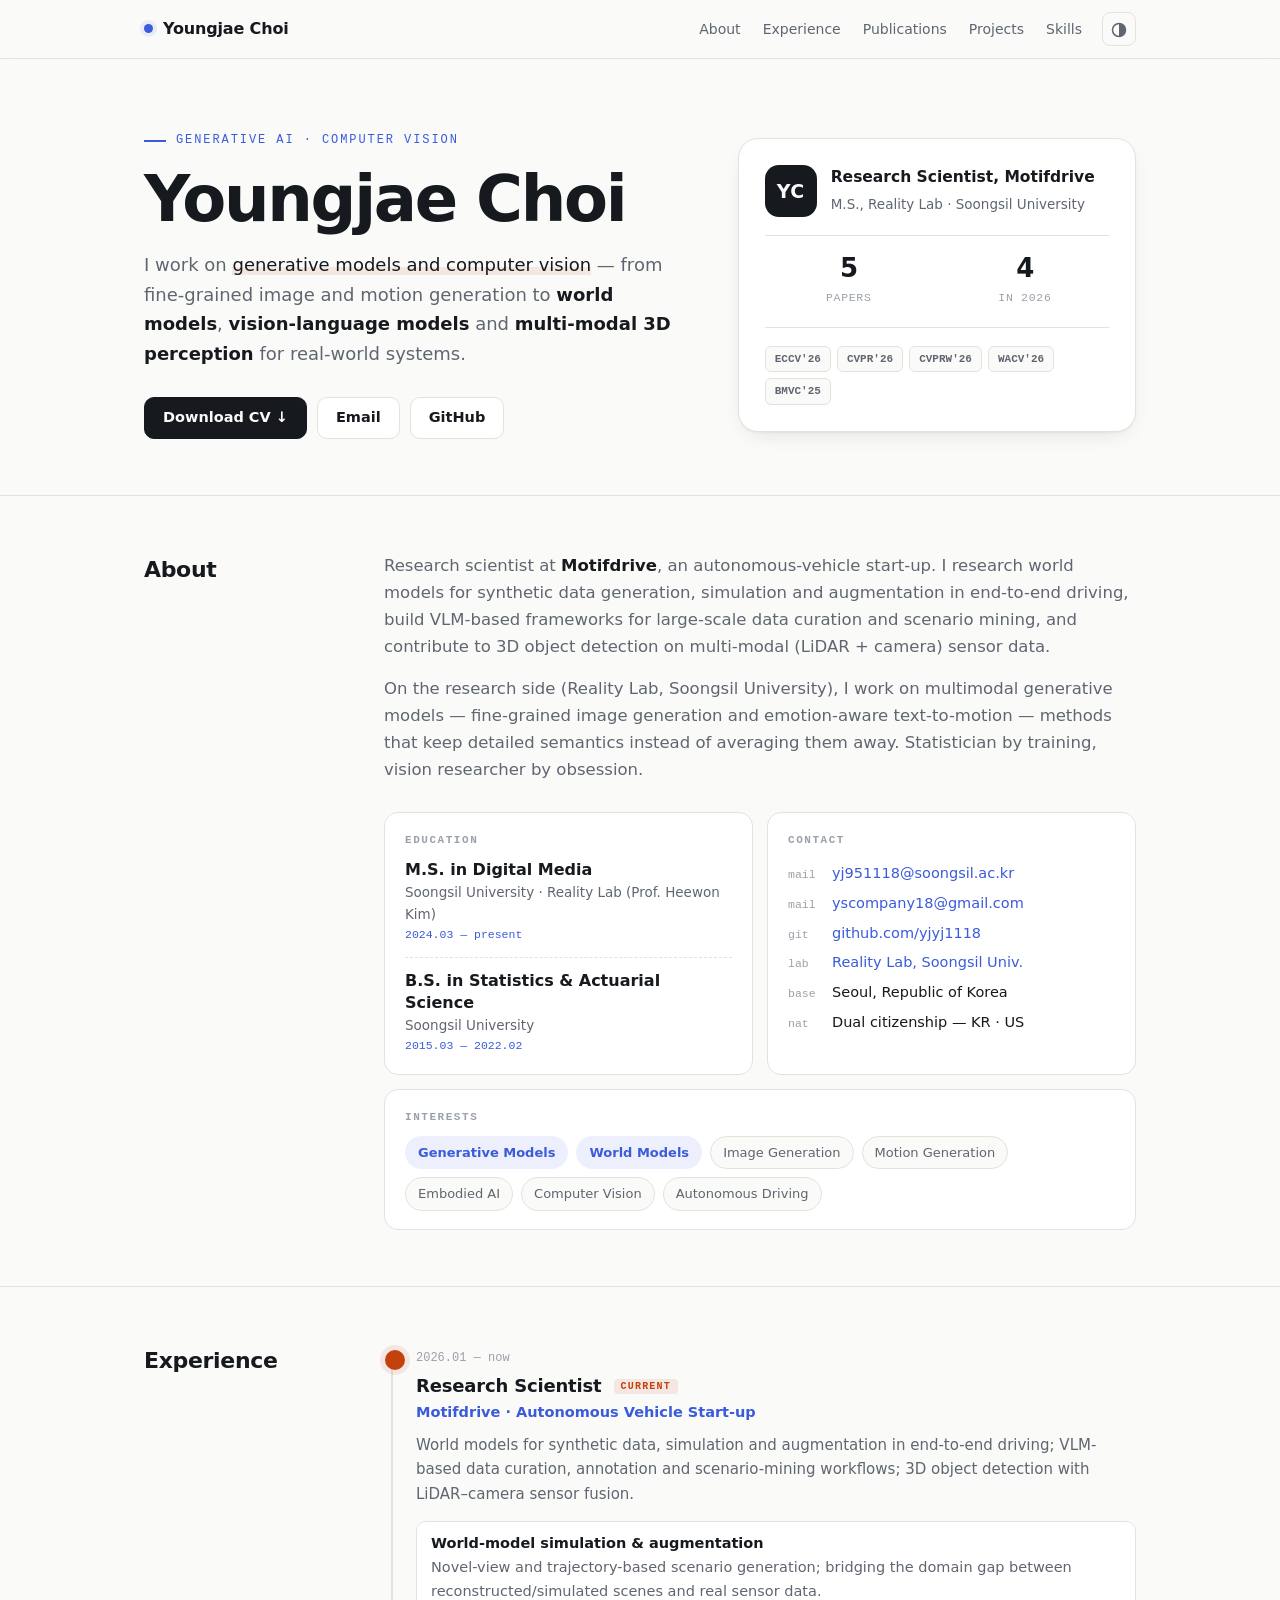
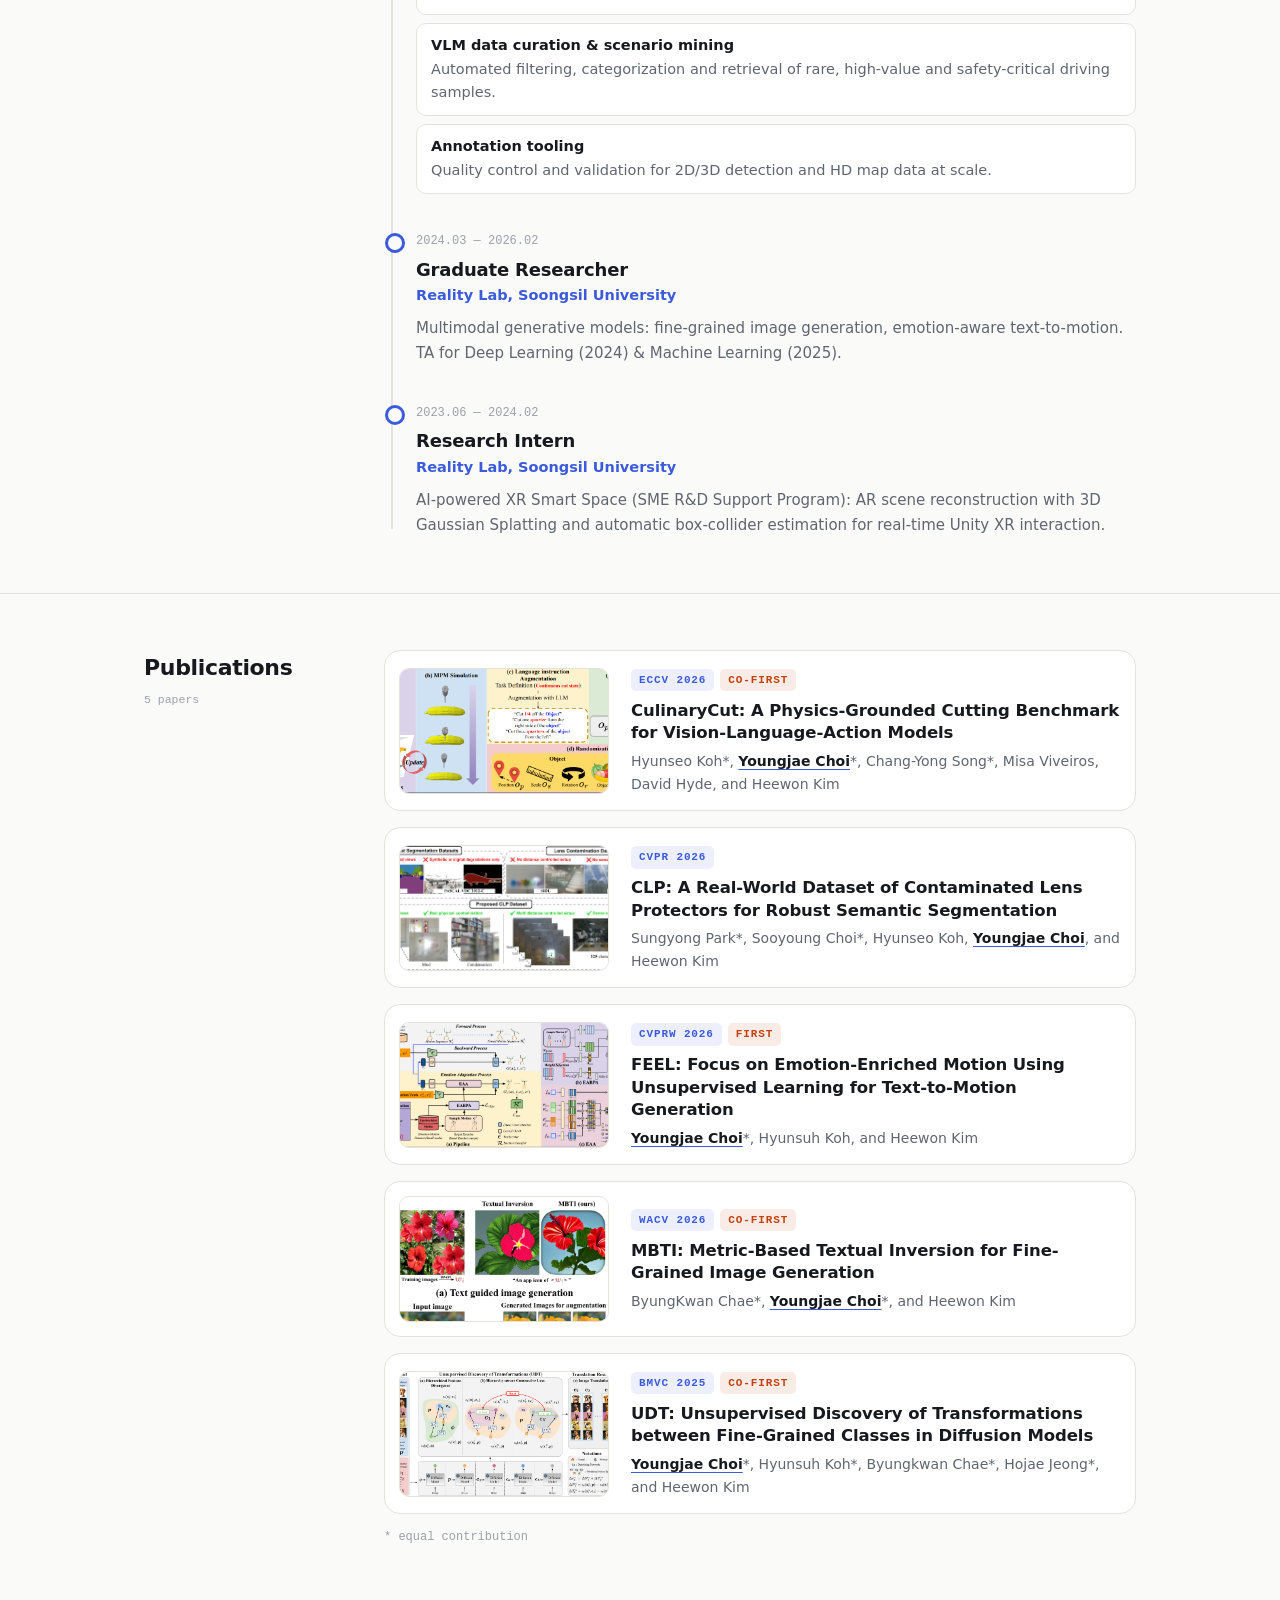
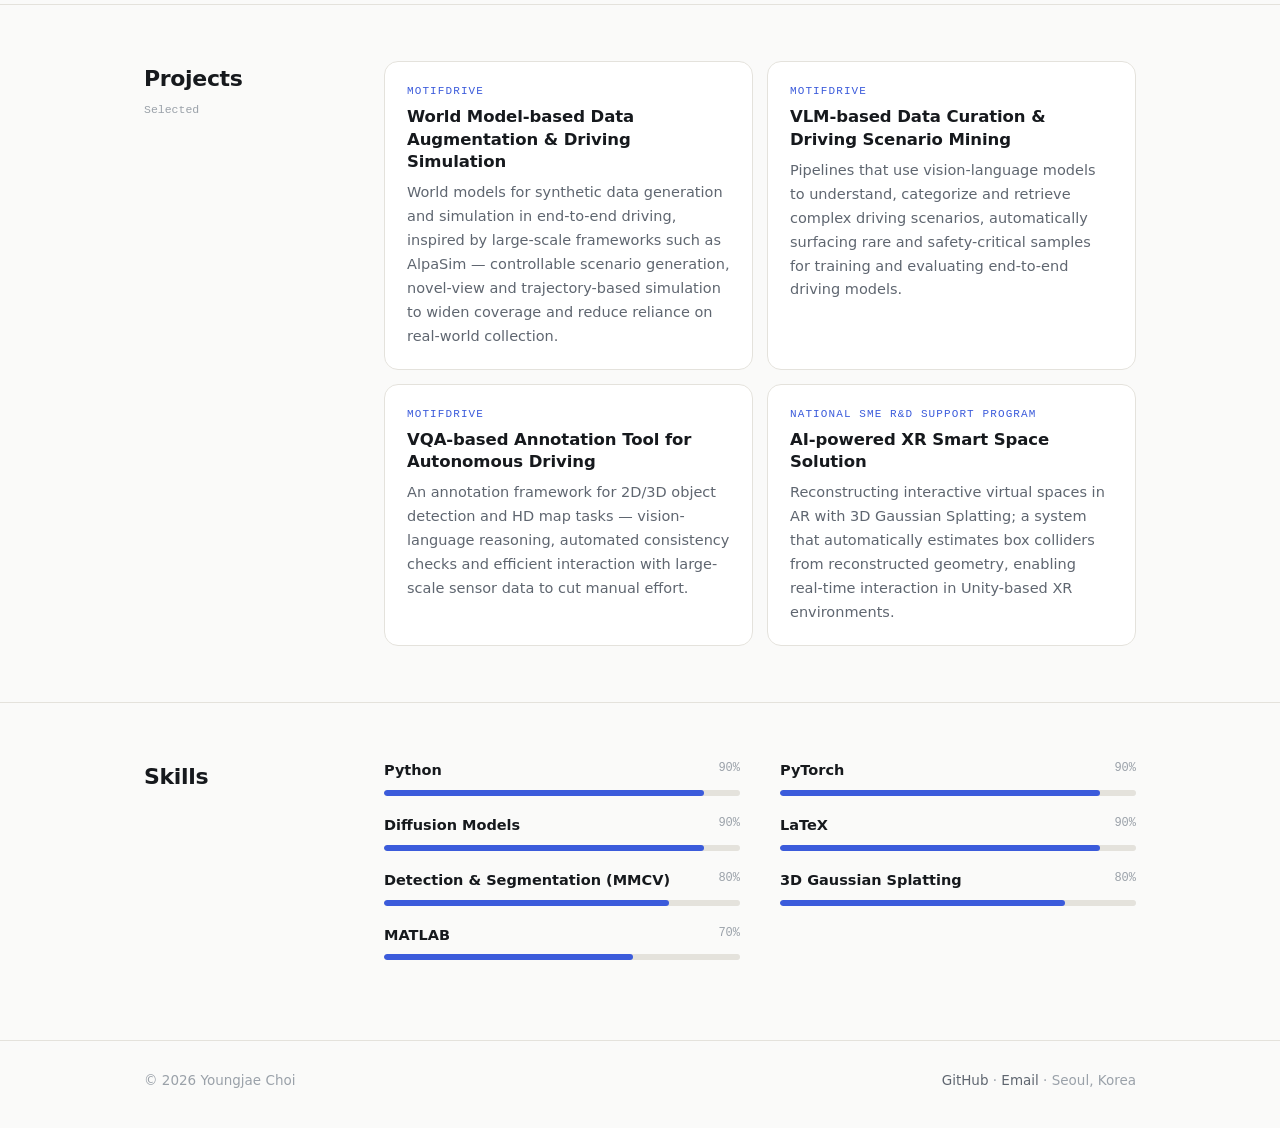
==== commit 0bb98f08: "Remove lead-author count from hero stats Co-Authored-By: Claude Opus 5.5 <noreply@anthropic.com> Cla" ====
--- a/index.html
+++ b/index.html
@@ -98,7 +98,7 @@
 .glance .mark{width:52px;height:52px;border-radius:14px;background:var(--ink);color:var(--bg);display:flex;align-items:center;justify-content:center;font-weight:800;font-size:19px;letter-spacing:.02em;flex:none}
 .glance .now b{display:block;font-size:15.5px}
 .glance .now span{color:var(--muted);font-size:13.5px}
-.stats{display:grid;grid-template-columns:repeat(3,1fr);gap:8px;padding:18px 0;border-bottom:1px solid var(--line)}
+.stats{display:grid;grid-template-columns:repeat(2,1fr);gap:8px;padding:18px 0;border-bottom:1px solid var(--line)}
 .stats div{text-align:center}
 .stats b{display:block;font-size:26px;font-weight:800;letter-spacing:-.02em;line-height:1.1}
 .stats span{font-size:11.5px;color:var(--faint);font-family:ui-monospace,"SF Mono",Menlo,monospace;letter-spacing:.06em;text-transform:uppercase}
@@ -254,7 +254,6 @@
       </div>
       <div class="stats">
         <div><b>5</b><span>papers</span></div>
-        <div><b>4</b><span>lead author</span></div>
         <div><b>4</b><span>in 2026</span></div>
       </div>
       <div class="venues"><span>ECCV'26</span><span>CVPR'26</span><span>CVPRW'26</span><span>WACV'26</span><span>BMVC'25</span></div>
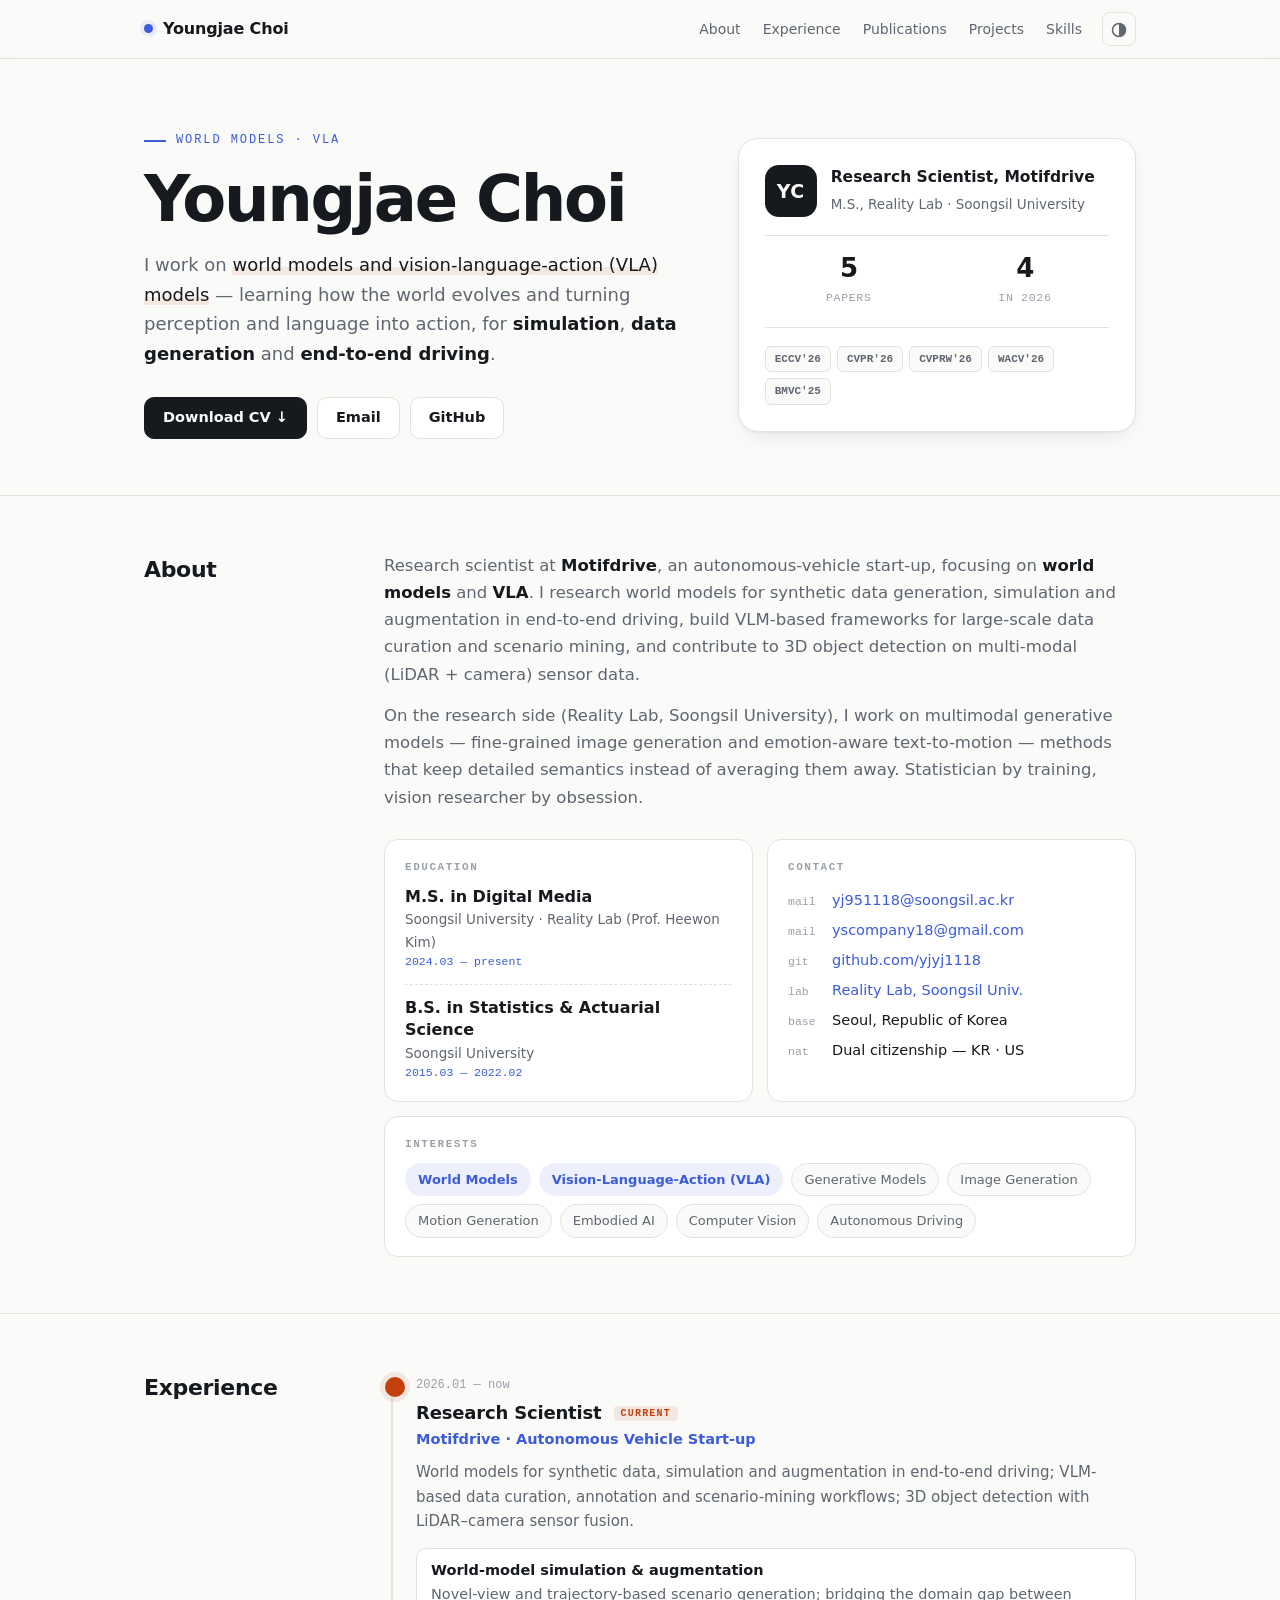
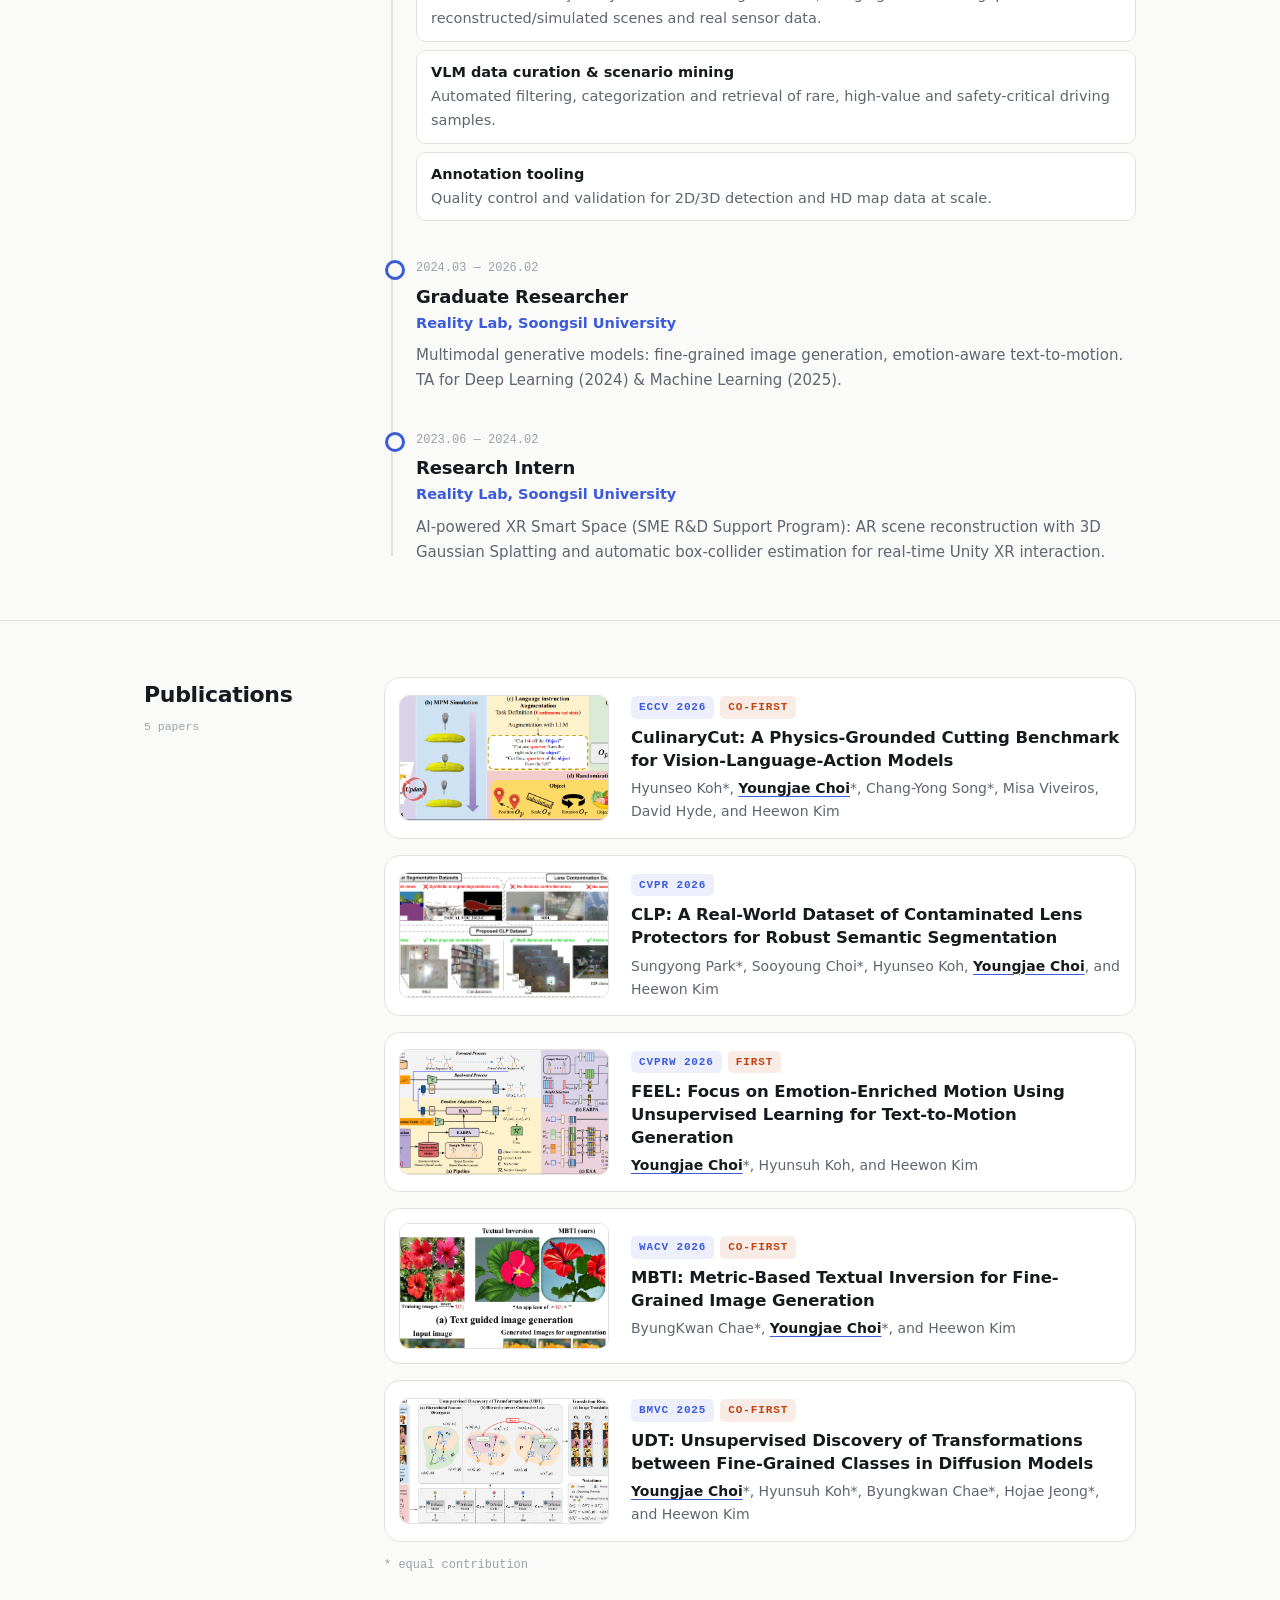
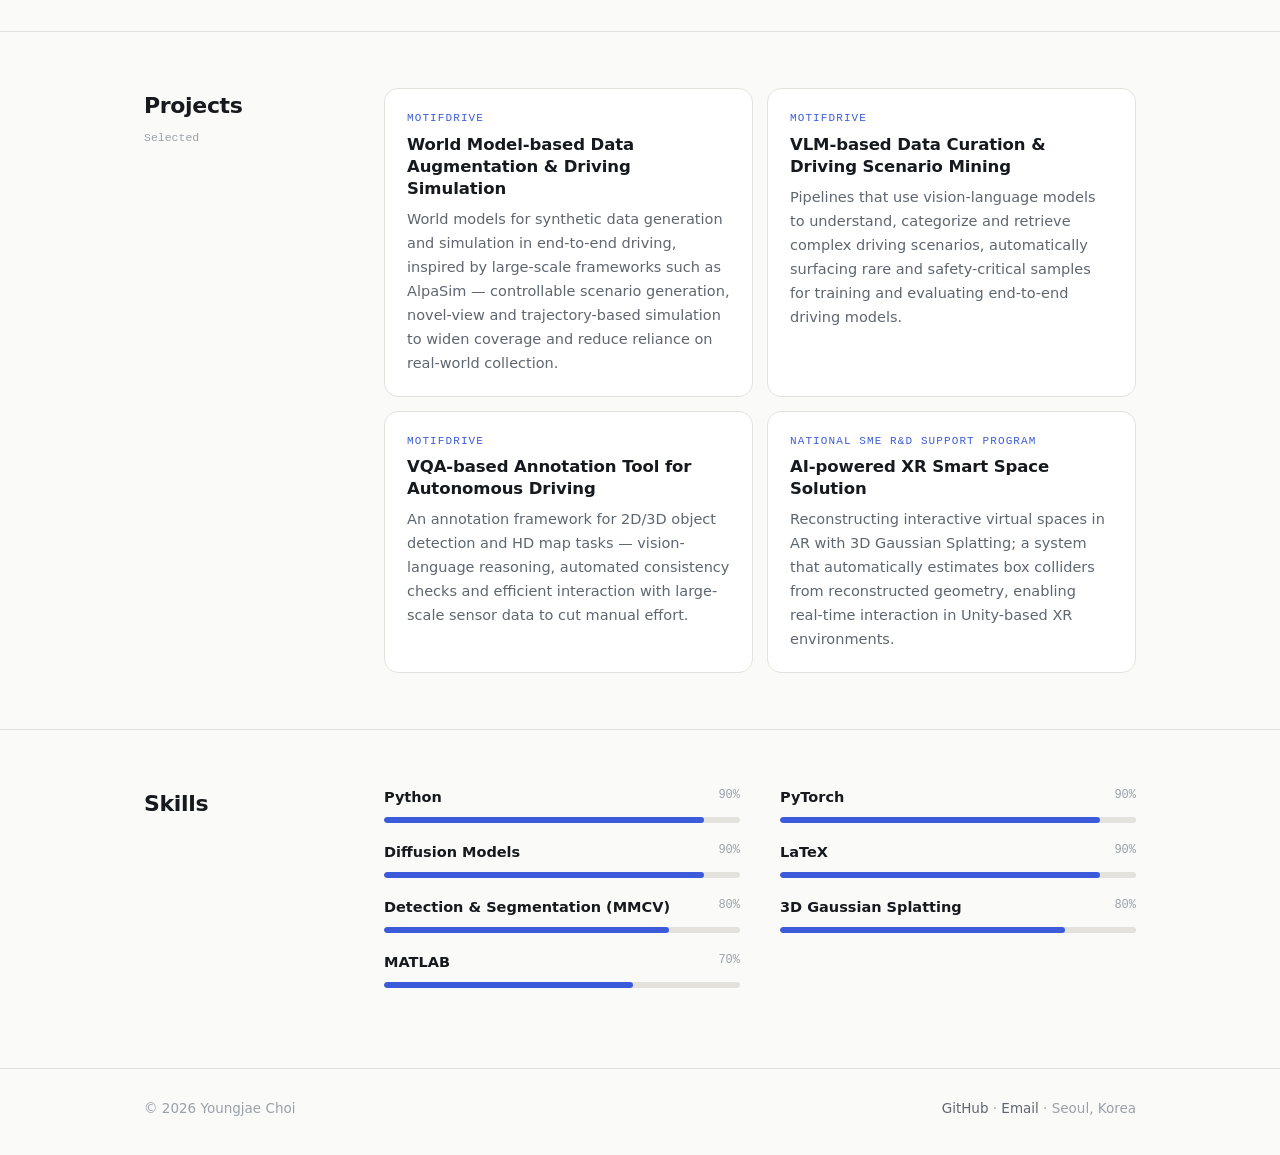
==== commit d0066e82: "Refocus intro on world models and VLA Co-Authored-By: Claude Opus 5.5 <noreply@anthropic.com> Claude" ====
--- a/index.html
+++ b/index.html
@@ -4,7 +4,7 @@
 <meta charset="utf-8">
 <title>Youngjae Choi</title>
 <meta name="viewport" content="width=device-width, initial-scale=1">
-<meta name="description" content="Youngjae Choi — Research Scientist. Autonomous driving × generative AI.">
+<meta name="description" content="Youngjae Choi — Research Scientist. World models and vision-language-action (VLA) models.">
 <meta name="color-scheme" content="light dark">
 <style>
 :root{
@@ -233,12 +233,12 @@
 <header class="hero" id="top">
   <div class="wrap">
     <div>
-      <span class="eyebrow">Generative AI · Computer Vision</span>
+      <span class="eyebrow">World Models · VLA</span>
       <h1>Youngjae Choi</h1>
       <p class="lead">
-        I work on <em>generative models and computer vision</em> — from fine-grained image and
-        motion generation to <b>world models</b>, <b>vision-language models</b> and
-        <b>multi-modal 3D perception</b> for real-world systems.
+        I work on <em>world models and vision-language-action (VLA) models</em> — learning
+        how the world evolves and turning perception and language into action, for
+        <b>simulation</b>, <b>data generation</b> and <b>end-to-end driving</b>.
       </p>
       <div class="actions">
         <a class="btn primary" href="images/CV_yjchoi.pdf">Download CV ↓</a>
@@ -267,8 +267,9 @@
     <div class="label"><h2>About</h2></div>
     <div>
       <p>
-        Research scientist at <b>Motifdrive</b>, an autonomous-vehicle start-up. I research world models
-        for synthetic data generation, simulation and augmentation in end-to-end driving, build
+        Research scientist at <b>Motifdrive</b>, an autonomous-vehicle start-up, focusing on
+        <b>world models</b> and <b>VLA</b>. I research world models for synthetic data generation,
+        simulation and augmentation in end-to-end driving, build
         VLM-based frameworks for large-scale data curation and scenario mining, and contribute to
         3D object detection on multi-modal (LiDAR + camera) sensor data.
       </p>
@@ -307,8 +308,9 @@
         <div class="card" style="grid-column:1/-1">
           <h4>Interests</h4>
           <ul class="chips">
-            <li class="hot">Generative Models</li>
             <li class="hot">World Models</li>
+            <li class="hot">Vision-Language-Action (VLA)</li>
+            <li>Generative Models</li>
             <li>Image Generation</li>
             <li>Motion Generation</li>
             <li>Embodied AI</li>
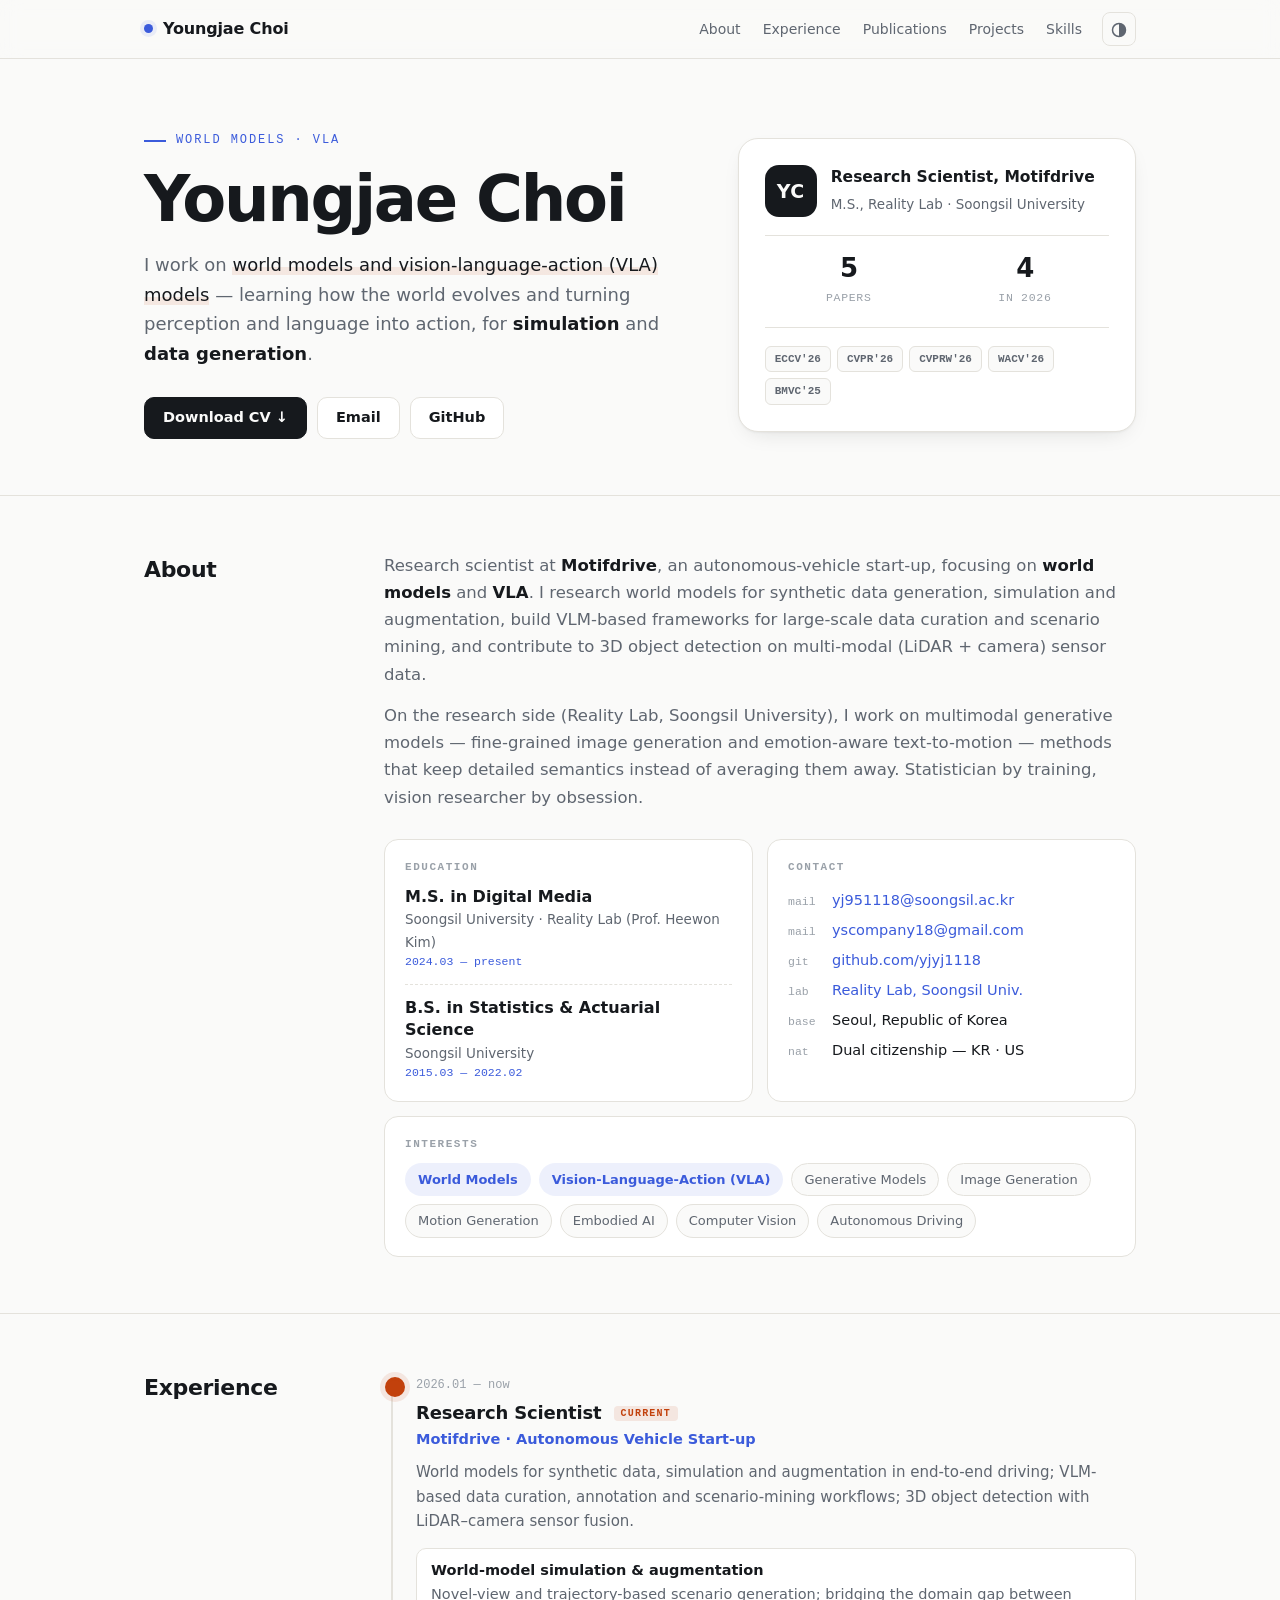
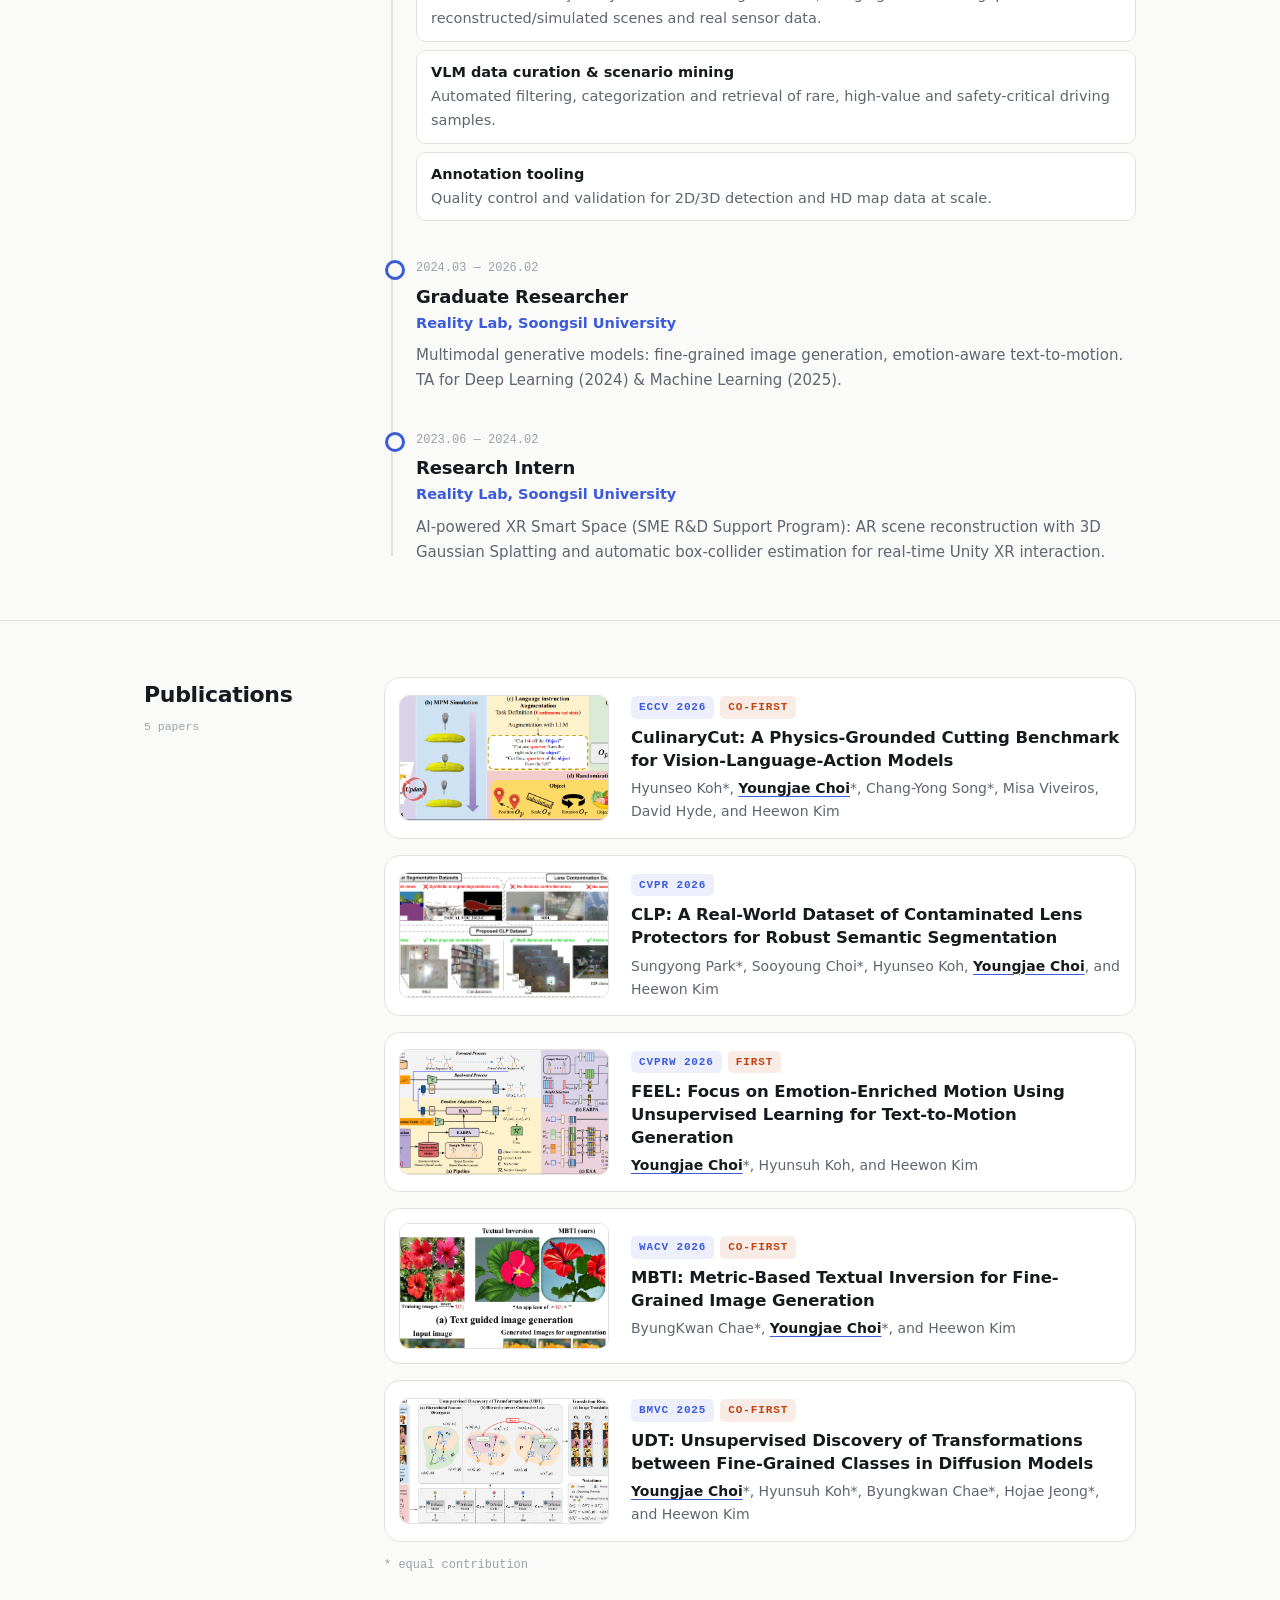
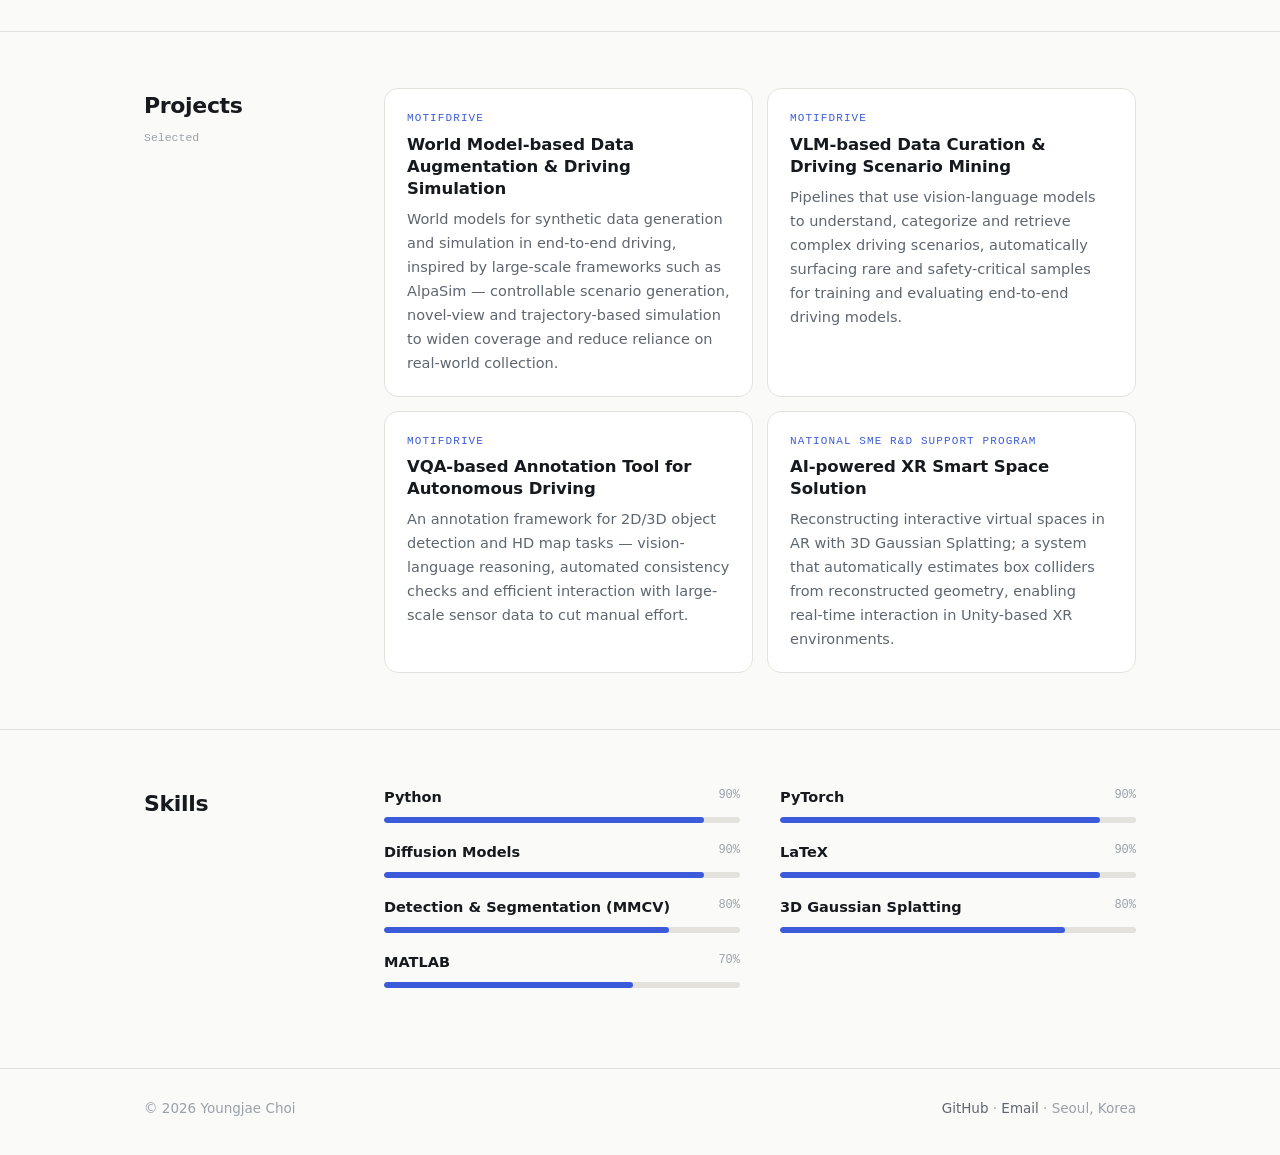
==== commit 90639ed5: "Drop end-to-end driving from intro Co-Authored-By: Claude Opus 5.5 <noreply@anthropic.com> Claude-Se" ====
--- a/index.html
+++ b/index.html
@@ -238,7 +238,7 @@
       <p class="lead">
         I work on <em>world models and vision-language-action (VLA) models</em> — learning
         how the world evolves and turning perception and language into action, for
-        <b>simulation</b>, <b>data generation</b> and <b>end-to-end driving</b>.
+        <b>simulation</b> and <b>data generation</b>.
       </p>
       <div class="actions">
         <a class="btn primary" href="images/CV_yjchoi.pdf">Download CV ↓</a>
@@ -269,7 +269,7 @@
       <p>
         Research scientist at <b>Motifdrive</b>, an autonomous-vehicle start-up, focusing on
         <b>world models</b> and <b>VLA</b>. I research world models for synthetic data generation,
-        simulation and augmentation in end-to-end driving, build
+        simulation and augmentation, build
         VLM-based frameworks for large-scale data curation and scenario mining, and contribute to
         3D object detection on multi-modal (LiDAR + camera) sensor data.
       </p>
